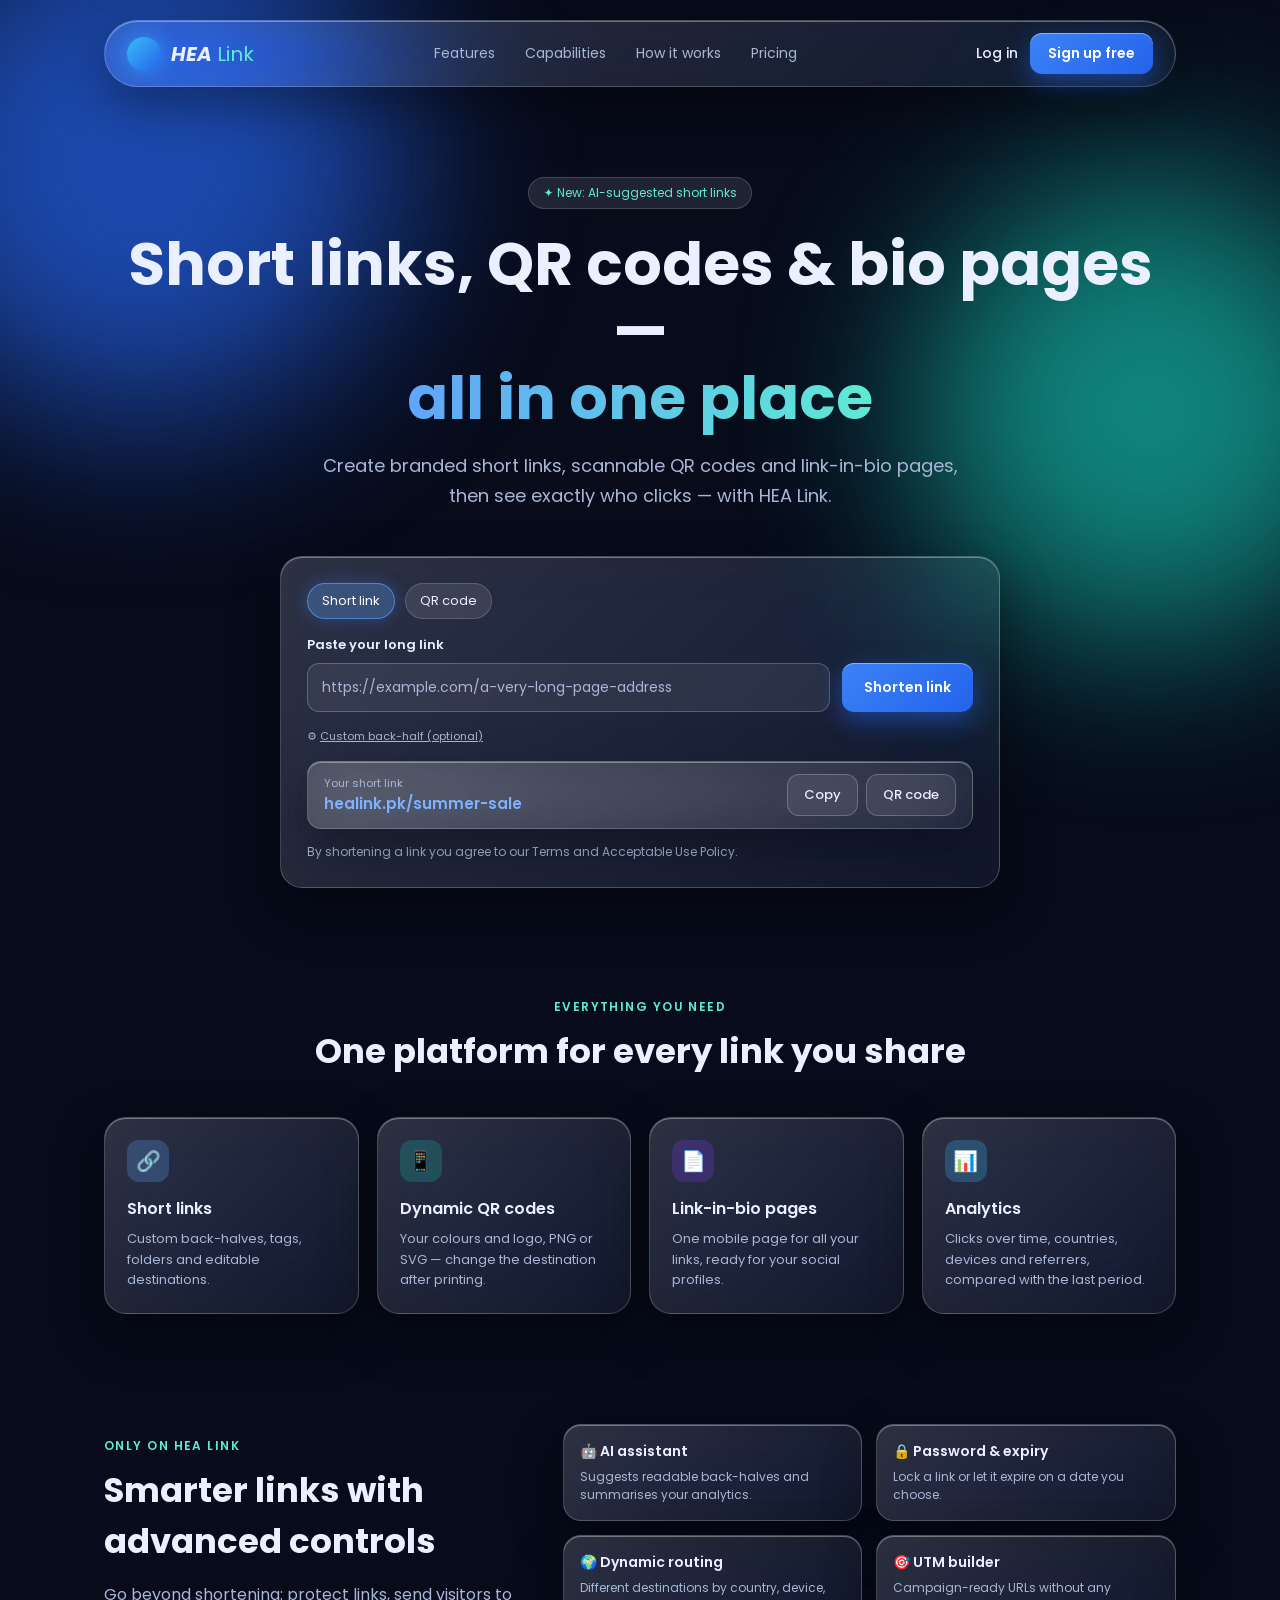
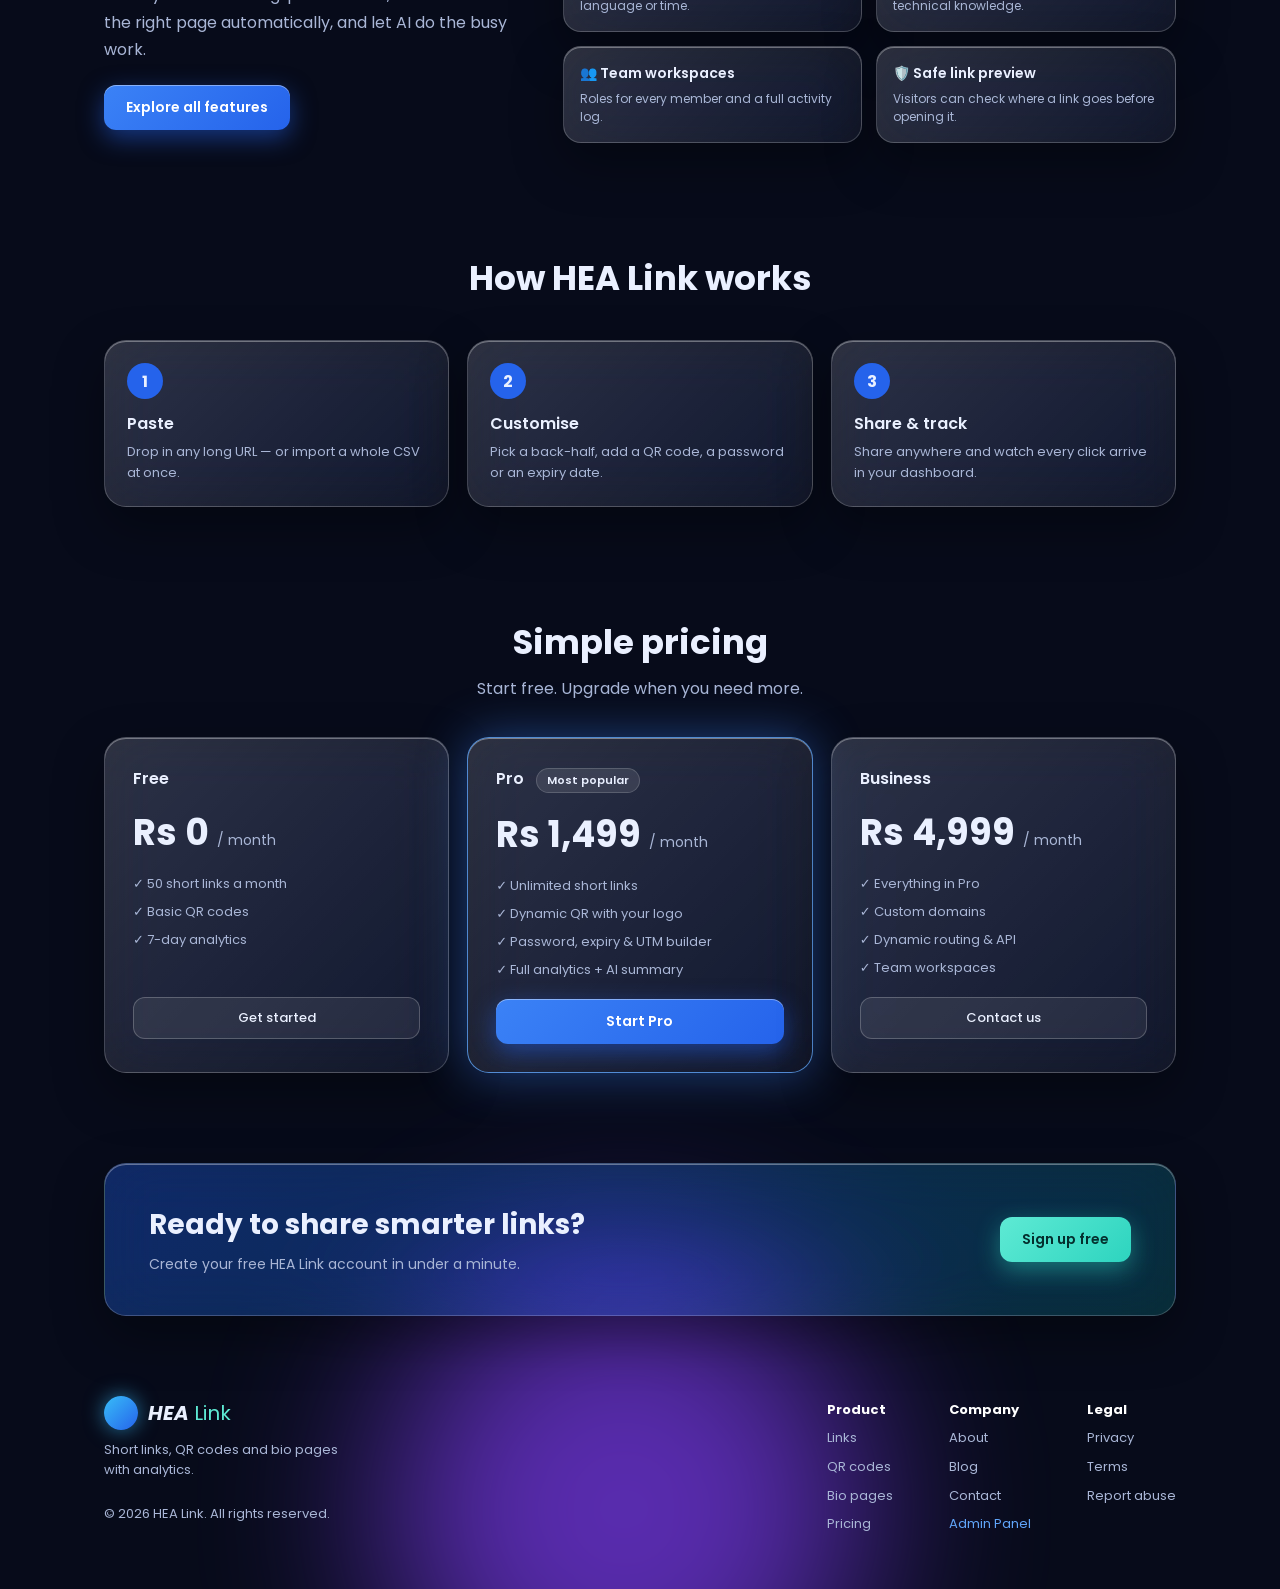
==== index.html @ c0566277 "n" ====
<!doctype html>
<html lang="en">
<head>
    <meta charset="utf-8">
    <meta name="viewport" content="width=device-width, initial-scale=1.0">
    <title>HEA Link — Landing</title>
    <link rel="preconnect" href="https://fonts.googleapis.com">
    <link rel="preconnect" href="https://fonts.gstatic.com" crossorigin>
    <link href="https://fonts.googleapis.com/css2?family=Poppins:ital,wght@0,400;0,500;0,600;0,700;1,700&display=swap" rel="stylesheet">
    <link rel="stylesheet" href="style.css">
</head>
<body>
    <div class="r" style="min-height: 2000px">
        <!-- Exact Glowing Ambient Orbs -->
        <div class="o" style="width:520px;height:520px;background:#2563eb;left:-120px;top:-100px"></div>
        <div class="o" style="width:460px;height:460px;background:#14b8a6;right:-100px;top:180px"></div>
        <div class="o" style="width:480px;height:480px;background:#7c3aed;left:30%;bottom:-160px"></div>

        <div class="z">
            <!-- Exact Pill Navbar -->
            <div class="w f" style="align-items:center;justify-content:space-between;padding-top:20px">
                <div class="g f" style="width:100%;align-items:center;justify-content:space-between;padding:12px 22px;border-radius:99px;box-sizing:border-box">
                    <span class="f" style="align-items:center;gap:10px">
                        <span style="width:34px;height:34px;border-radius:50%;background:linear-gradient(135deg,#38bdf8,#2563eb);box-shadow:0 0 20px rgba(56,189,248,.6);display:inline-block"></span>
                        <span style="font-size:20px"><b style="font-style:italic">HEA</b> <span class="k">Link</span></span>
                    </span>
                    <div class="m nav-links-desktop" style="font-size:14px;display:flex;gap:30px">
                        <a href="#features">Features</a>
                        <a href="#capabilities">Capabilities</a>
                        <a href="#how-it-works">How it works</a>
                        <a href="#pricing">Pricing</a>
                    </div>
                    <div class="f" style="gap:12px;align-items:center">
                        <a href="login.html" style="font-size:14px;color:#eaf0ff;font-weight:500;">Log in</a>
                        <a href="#pricing" class="b" style="padding:10px 18px">Sign up free</a>
                    </div>
                </div>
            </div>

            <!-- Exact Hero Section -->
            <div class="w" style="text-align:center;padding-top:90px" id="hero">
                <span class="t k" style="padding:6px 14px;font-size:12px">✦ New: AI-suggested short links</span>
                <h1 class="hero-h1" style="font-size:60px;line-height:1.12;font-weight:700;margin:22px 0 18px">
                    Short links, QR codes &amp; bio pages —<br>
                    <span style="background:linear-gradient(90deg,#60a5fa,#5eead4);-webkit-background-clip:text;background-clip:text;color:transparent">all in one place</span>
                </h1>
                <p class="m" style="font-size:18px;line-height:1.7">
                    Create branded short links, scannable QR codes and link-in-bio pages,<br>
                    then see exactly who clicks — with HEA Link.
                </p>

                <!-- Exact Glass Card Shortener -->
                <div class="g c" style="max-width:720px;margin:44px auto 0;text-align:left;padding:26px">
                    <div class="f" style="gap:10px;margin-bottom:16px">
                        <span class="t tab-active" id="tabLink" style="padding:7px 14px;font-size:13px;cursor:pointer">Short link</span>
                        <span class="t" id="tabQR" style="padding:7px 14px;font-size:13px;cursor:pointer">QR code</span>
                    </div>

                    <p style="font-size:13px;font-weight:600;margin-bottom:8px">Paste your long link</p>
                    <form id="shortenerForm">
                        <div class="f" style="gap:12px;flex-wrap:wrap">
                            <input type="url" id="urlInput" class="i m" style="flex:1;min-width:260px" placeholder="https://example.com/a-very-long-page-address" value="https://example.com/a-very-long-page-address" required />
                            <button type="submit" id="shortenBtn" class="b" style="white-space:nowrap">Shorten link</button>
                        </div>

                        <div style="margin-top:10px;">
                            <span style="font-size:11px;color:#a9b6d6;cursor:pointer;" onclick="const el = document.getElementById('customSlugWrap'); el.style.display = el.style.display === 'none' ? 'block' : 'none';">
                                ⚙️ <u>Custom back-half (optional)</u>
                            </span>
                            <div id="customSlugWrap" style="display:none;margin-top:8px;">
                                <input type="text" id="customInput" class="i m" placeholder="e.g. summer-sale" style="padding:10px 14px;font-size:13px;" />
                            </div>
                        </div>
                    </form>

                    <div class="g f" id="resultCard" style="align-items:center;justify-content:space-between;padding:12px 16px;border-radius:14px;margin-top:14px">
                        <div>
                            <p class="m" style="font-size:11px">Your short link</p>
                            <p id="shortUrlDisplay" style="font-weight:600;color:#7cb2ff;font-size:15px">healink.pk/summer-sale</p>
                        </div>
                        <div class="f" style="gap:8px">
                            <button type="button" id="copyBtn" class="n">Copy</button>
                            <button type="button" id="viewQrBtn" class="n">QR code</button>
                        </div>
                    </div>

                    <!-- QR Code Preview Block -->
                    <div id="qrPreviewContainer" style="display:none;margin-top:14px;text-align:center;padding:16px;border-radius:14px;background:rgba(255,255,255,0.04);">
                        <img id="qrImage" src="" alt="QR Preview" style="width:160px;height:160px;border-radius:12px;background:#fff;padding:8px;" />
                        <div style="margin-top:10px;">
                            <a id="downloadQrBtn" href="#" target="_blank" class="b" style="padding:8px 16px;font-size:12px;">Download PNG</a>
                        </div>
                    </div>

                    <p class="m" style="font-size:12px;margin-top:14px">By shortening a link you agree to our Terms and Acceptable Use Policy.</p>
                </div>
            </div>

            <!-- Features -->
            <div id="features" class="w" style="padding-top:110px;text-align:center">
                <p class="k" style="font-size:12px;font-weight:600;letter-spacing:.12em;margin-bottom:10px">EVERYTHING YOU NEED</p>
                <h2>One platform for every link you share</h2>
                <div class="gr features-grid-4" style="grid-template-columns:repeat(4,1fr);margin-top:40px;text-align:left">
                    <div class="g c">
                        <div style="width:42px;height:42px;border-radius:12px;background:rgba(96,165,250,.25);margin-bottom:14px;display:flex;align-items:center;justify-content:center;font-size:20px">🔗</div>
                        <h3>Short links</h3>
                        <p class="m" style="font-size:13px;margin-top:8px;line-height:1.6">Custom back-halves, tags, folders and editable destinations.</p>
                    </div>
                    <div class="g c">
                        <div style="width:42px;height:42px;border-radius:12px;background:rgba(20,184,166,.25);margin-bottom:14px;display:flex;align-items:center;justify-content:center;font-size:20px">📱</div>
                        <h3>Dynamic QR codes</h3>
                        <p class="m" style="font-size:13px;margin-top:8px;line-height:1.6">Your colours and logo, PNG or SVG — change the destination after printing.</p>
                    </div>
                    <div class="g c">
                        <div style="width:42px;height:42px;border-radius:12px;background:rgba(124,58,237,.25);margin-bottom:14px;display:flex;align-items:center;justify-content:center;font-size:20px">📄</div>
                        <h3>Link-in-bio pages</h3>
                        <p class="m" style="font-size:13px;margin-top:8px;line-height:1.6">One mobile page for all your links, ready for your social profiles.</p>
                    </div>
                    <div class="g c">
                        <div style="width:42px;height:42px;border-radius:12px;background:rgba(56,189,248,.25);margin-bottom:14px;display:flex;align-items:center;justify-content:center;font-size:20px">📊</div>
                        <h3>Analytics</h3>
                        <p class="m" style="font-size:13px;margin-top:8px;line-height:1.6">Clicks over time, countries, devices and referrers, compared with the last period.</p>
                    </div>
                </div>
            </div>

            <!-- Capabilities -->
            <div id="capabilities" class="w gr advanced-split" style="grid-template-columns:1fr 1.5fr;gap:50px;align-items:center;padding-top:110px">
                <div>
                    <p class="k" style="font-size:12px;font-weight:600;letter-spacing:.12em">ONLY ON HEA LINK</p>
                    <h2 style="text-align:left;margin:10px 0 14px">Smarter links with advanced controls</h2>
                    <p class="m" style="line-height:1.7;margin-bottom:22px">Go beyond shortening: protect links, send visitors to the right page automatically, and let AI do the busy work.</p>
                    <a href="#pricing" class="b">Explore all features</a>
                </div>
                <div class="gr" style="grid-template-columns:1fr 1fr;gap:14px">
                    <div class="g c" style="border-radius:18px;padding:16px"><h3 style="font-size:14px">🤖 AI assistant</h3><p class="m" style="font-size:12px;margin-top:6px;line-height:1.5">Suggests readable back-halves and summarises your analytics.</p></div>
                    <div class="g c" style="border-radius:18px;padding:16px"><h3 style="font-size:14px">🔒 Password &amp; expiry</h3><p class="m" style="font-size:12px;margin-top:6px;line-height:1.5">Lock a link or let it expire on a date you choose.</p></div>
                    <div class="g c" style="border-radius:18px;padding:16px"><h3 style="font-size:14px">🌍 Dynamic routing</h3><p class="m" style="font-size:12px;margin-top:6px;line-height:1.5">Different destinations by country, device, language or time.</p></div>
                    <div class="g c" style="border-radius:18px;padding:16px"><h3 style="font-size:14px">🎯 UTM builder</h3><p class="m" style="font-size:12px;margin-top:6px;line-height:1.5">Campaign-ready URLs without any technical knowledge.</p></div>
                    <div class="g c" style="border-radius:18px;padding:16px"><h3 style="font-size:14px">👥 Team workspaces</h3><p class="m" style="font-size:12px;margin-top:6px;line-height:1.5">Roles for every member and a full activity log.</p></div>
                    <div class="g c" style="border-radius:18px;padding:16px"><h3 style="font-size:14px">🛡️ Safe link preview</h3><p class="m" style="font-size:12px;margin-top:6px;line-height:1.5">Visitors can check where a link goes before opening it.</p></div>
                </div>
            </div>

            <!-- Steps -->
            <div id="how-it-works" class="w" style="padding-top:110px">
                <h2>How HEA Link works</h2>
                <div class="gr steps-grid-3" style="grid-template-columns:repeat(3,1fr);margin-top:36px">
                    <div class="g c"><div style="width:36px;height:36px;border-radius:50%;background:#2563eb;display:flex;align-items:center;justify-content:center;font-weight:700;margin-bottom:12px">1</div><h3>Paste</h3><p class="m" style="font-size:13px;margin-top:6px;line-height:1.6">Drop in any long URL — or import a whole CSV at once.</p></div>
                    <div class="g c"><div style="width:36px;height:36px;border-radius:50%;background:#2563eb;display:flex;align-items:center;justify-content:center;font-weight:700;margin-bottom:12px">2</div><h3>Customise</h3><p class="m" style="font-size:13px;margin-top:6px;line-height:1.6">Pick a back-half, add a QR code, a password or an expiry date.</p></div>
                    <div class="g c"><div style="width:36px;height:36px;border-radius:50%;background:#2563eb;display:flex;align-items:center;justify-content:center;font-weight:700;margin-bottom:12px">3</div><h3>Share &amp; track</h3><p class="m" style="font-size:13px;margin-top:6px;line-height:1.6">Share anywhere and watch every click arrive in your dashboard.</p></div>
                </div>
            </div>

            <!-- Pricing -->
            <div id="pricing" class="w" style="padding-top:110px;text-align:center">
                <h2>Simple pricing</h2>
                <p class="m" style="margin:8px 0 36px">Start free. Upgrade when you need more.</p>
                <div class="gr pricing-grid-3" style="grid-template-columns:repeat(3,1fr);text-align:left">
                    <div class="g c" style="padding:28px">
                        <h3>Free</h3>
                        <p style="font-size:36px;font-weight:700;margin:14px 0">Rs 0 <span class="m" style="font-size:14px;font-weight:400">/ month</span></p>
                        <ul class="m" style="list-style:none;padding-left:0;font-size:13px;min-height:110px">
                            <li style="margin:8px 0">✓ 50 short links a month</li>
                            <li style="margin:8px 0">✓ Basic QR codes</li>
                            <li style="margin:8px 0">✓ 7-day analytics</li>
                        </ul>
                        <button class="n" style="width:100%">Get started</button>
                    </div>

                    <div class="g c" style="border:1px solid rgba(96,165,250,.8);box-shadow:0 0 50px rgba(59,130,246,.45),inset 0 1px 0 rgba(255,255,255,.4);padding:28px">
                        <h3>Pro <span class="t" style="margin-left:8px">Most popular</span></h3>
                        <p style="font-size:36px;font-weight:700;margin:14px 0">Rs 1,499 <span class="m" style="font-size:14px;font-weight:400">/ month</span></p>
                        <ul class="m" style="list-style:none;padding-left:0;font-size:13px;min-height:110px">
                            <li style="margin:8px 0">✓ Unlimited short links</li>
                            <li style="margin:8px 0">✓ Dynamic QR with your logo</li>
                            <li style="margin:8px 0">✓ Password, expiry &amp; UTM builder</li>
                            <li style="margin:8px 0">✓ Full analytics + AI summary</li>
                        </ul>
                        <button class="b" style="width:100%">Start Pro</button>
                    </div>

                    <div class="g c" style="padding:28px">
                        <h3>Business</h3>
                        <p style="font-size:36px;font-weight:700;margin:14px 0">Rs 4,999 <span class="m" style="font-size:14px;font-weight:400">/ month</span></p>
                        <ul class="m" style="list-style:none;padding-left:0;font-size:13px;min-height:110px">
                            <li style="margin:8px 0">✓ Everything in Pro</li>
                            <li style="margin:8px 0">✓ Custom domains</li>
                            <li style="margin:8px 0">✓ Dynamic routing &amp; API</li>
                            <li style="margin:8px 0">✓ Team workspaces</li>
                        </ul>
                        <button class="n" style="width:100%">Contact us</button>
                    </div>
                </div>
            </div>

            <!-- CTA -->
            <div class="w" style="padding-top:90px">
                <div class="g f cta-flex" style="align-items:center;justify-content:space-between;padding:40px 44px;background:linear-gradient(135deg,rgba(37,99,235,.35),rgba(20,184,166,.2))">
                    <div>
                        <h2 style="text-align:left;font-size:28px">Ready to share smarter links?</h2>
                        <p class="m" style="margin-top:8px;font-size:14px">Create your free HEA Link account in under a minute.</p>
                    </div>
                    <button class="b" style="background:linear-gradient(135deg,#5eead4,#2dd4bf);color:#042f2e;box-shadow:0 8px 24px rgba(45,212,191,.45)">Sign up free</button>
                </div>
            </div>

            <!-- Footer -->
            <div class="w f footer-flex" style="justify-content:space-between;padding-top:80px;padding-bottom:50px;font-size:13px">
                <div>
                    <span class="f" style="align-items:center;gap:10px">
                        <span style="width:34px;height:34px;border-radius:50%;background:linear-gradient(135deg,#38bdf8,#2563eb);box-shadow:0 0 20px rgba(56,189,248,.6);display:inline-block"></span>
                        <span style="font-size:20px"><b style="font-style:italic">HEA</b> <span class="k">Link</span></span>
                    </span>
                    <p class="m" style="margin-top:10px;max-width:240px">Short links, QR codes and bio pages with analytics.</p>
                    <p class="m" style="margin-top:24px">© 2026 HEA Link. All rights reserved.</p>
                </div>
                <div class="f m" style="gap:56px;line-height:2.2">
                    <div><b style="color:#fff">Product</b><br>Links<br>QR codes<br>Bio pages<br>Pricing</div>
                    <div><b style="color:#fff">Company</b><br>About<br>Blog<br>Contact<br><a href="login.html" style="color:#60a5fa">Admin Panel</a></div>
                    <div><b style="color:#fff">Legal</b><br>Privacy<br>Terms<br>Report abuse</div>
                </div>
            </div>
        </div>
    </div>

    <!-- Toast Notification -->
    <div id="toast" class="toast"></div>

    <script src="script.js"></script>
</body>
</html>
---- style.css ----
/* =========================================================
   HEA Link — Glassmorphism Theme Stylesheet
   Pure HTML / CSS / JS & PHP Compatible
   ========================================================= */

@import url('https://fonts.googleapis.com/css2?family=Poppins:ital,wght@0,300;0,400;0,500;0,600;0,700;1,700&display=swap');

:root {
    --bg-dark: #070b1a;
    --text-main: #eaf0ff;
    --text-muted: #a9b6d6;
    --brand-blue: #3b82f6;
    --brand-dark-blue: #2563eb;
    --brand-teal: #5eead4;
    --brand-teal-dark: #2dd4bf;
    --brand-purple: #7c3aed;
}

body {
    margin: 0;
    padding: 0;
    font-family: 'Poppins', system-ui, -apple-system, sans-serif;
    color: #eaf0ff;
    background: #070b1a;
    -webkit-font-smoothing: antialiased;
}

* {
    box-sizing: border-box;
}

a {
    color: inherit;
    text-decoration: none;
}

/* Core Design Utility Classes */
.r {
    position: relative;
    overflow: hidden;
    font-family: 'Poppins', system-ui, sans-serif;
    color: #eaf0ff;
    background: #070b1a;
    min-height: 100vh;
}

.o {
    position: absolute;
    border-radius: 50%;
    filter: blur(90px);
    opacity: 0.7;
    pointer-events: none;
    animation: orbFloat 16s ease-in-out infinite alternate;
}

@keyframes orbFloat {
    0% { transform: translate(0, 0) scale(1); }
    50% { transform: translate(25px, 30px) scale(1.05); }
    100% { transform: translate(-25px, -15px) scale(0.95); }
}

.g {
    background: linear-gradient(135deg, rgba(255, 255, 255, 0.16), rgba(255, 255, 255, 0.05));
    backdrop-filter: blur(28px) saturate(170%);
    -webkit-backdrop-filter: blur(28px) saturate(170%);
    border: 1px solid rgba(255, 255, 255, 0.2);
    box-shadow: 0 20px 50px rgba(0, 0, 0, 0.35), inset 0 1px 0 rgba(255, 255, 255, 0.35);
    border-radius: 22px;
    transition: transform 0.25s ease, box-shadow 0.25s ease, border-color 0.25s ease;
}

.g:hover {
    border-color: rgba(255, 255, 255, 0.3);
}

.z {
    position: relative;
    z-index: 1;
}

.b {
    border: 0;
    border-radius: 12px;
    padding: 12px 22px;
    font: 600 14px 'Poppins', sans-serif;
    color: #fff;
    background: linear-gradient(135deg, #3b82f6, #2563eb);
    box-shadow: 0 8px 24px rgba(37, 99, 235, 0.5), inset 0 1px 0 rgba(255, 255, 255, 0.4);
    cursor: pointer;
    text-decoration: none;
    display: inline-flex;
    align-items: center;
    justify-content: center;
    transition: all 0.2s ease;
}

.b:hover {
    transform: translateY(-2px);
    box-shadow: 0 12px 30px rgba(37, 99, 235, 0.7), inset 0 1px 0 rgba(255, 255, 255, 0.6);
}

.n {
    border: 1px solid rgba(255, 255, 255, 0.22);
    border-radius: 12px;
    padding: 10px 16px;
    font: 500 13px 'Poppins', sans-serif;
    color: #eaf0ff;
    background: rgba(255, 255, 255, 0.08);
    cursor: pointer;
    text-decoration: none;
    display: inline-flex;
    align-items: center;
    justify-content: center;
    transition: all 0.2s ease;
}

.n:hover {
    background: rgba(255, 255, 255, 0.16);
    border-color: rgba(255, 255, 255, 0.35);
    transform: translateY(-1px);
}

.t {
    display: inline-block;
    padding: 3px 10px;
    border-radius: 99px;
    font-size: 11px;
    background: rgba(255, 255, 255, 0.1);
    border: 1px solid rgba(255, 255, 255, 0.16);
}

.i {
    width: 100%;
    box-sizing: border-box;
    padding: 13px 14px;
    border-radius: 12px;
    border: 1px solid rgba(255, 255, 255, 0.22);
    background: rgba(255, 255, 255, 0.07);
    color: #fff;
    font: 14px 'Poppins', sans-serif;
    outline: none;
    transition: border-color 0.2s, box-shadow 0.2s;
}

.i:focus {
    border-color: #3b82f6;
    box-shadow: 0 0 0 2px rgba(59, 130, 246, 0.3);
}

.m { color: #a9b6d6; }
.k { color: #5eead4; }
.w { max-width: 1120px; margin: 0 auto; padding: 0 24px; box-sizing: border-box; }

h1, h2, h3, p { margin: 0; }
h2 { font-size: 34px; font-weight: 700; text-align: center; }
h3 { font-size: 16px; font-weight: 600; }

.c { padding: 22px; }
.f { display: flex; }
.gr { display: grid; gap: 18px; }

/* Interactive Widgets and Extra UI utilities */
.tab-active {
    background: rgba(96, 165, 250, 0.3) !important;
    color: #ffffff !important;
    border-color: rgba(96, 165, 250, 0.6) !important;
    box-shadow: 0 0 15px rgba(59, 130, 246, 0.35);
}

.toast {
    position: fixed;
    bottom: 24px;
    right: 24px;
    background: rgba(11, 17, 32, 0.95);
    backdrop-filter: blur(20px);
    border: 1px solid rgba(96, 165, 250, 0.4);
    box-shadow: 0 10px 30px rgba(0, 0, 0, 0.7);
    color: #ffffff;
    padding: 12px 22px;
    border-radius: 12px;
    font-size: 13px;
    font-weight: 500;
    z-index: 9999;
    opacity: 0;
    transform: translateY(20px);
    pointer-events: none;
    transition: all 0.3s cubic-bezier(0.16, 1, 0.3, 1);
}

.toast.show {
    opacity: 1;
    transform: translateY(0);
    pointer-events: auto;
}

/* Modal */
.modal-overlay {
    position: fixed;
    top: 0;
    left: 0;
    width: 100%;
    height: 100%;
    background: rgba(0, 0, 0, 0.75);
    backdrop-filter: blur(8px);
    display: none;
    align-items: center;
    justify-content: center;
    z-index: 9999;
    padding: 20px;
    box-sizing: border-box;
}

.modal-overlay.open {
    display: flex;
}

/* Responsive adjustments */
@media (max-width: 900px) {
    .hero-h1 { font-size: 40px !important; }
    .features-grid-4 { grid-template-columns: repeat(2, 1fr) !important; }
    .advanced-split { grid-template-columns: 1fr !important; gap: 36px !important; }
    .pricing-grid-3 { grid-template-columns: 1fr !important; max-width: 420px; margin: 36px auto 0 !important; }
    .steps-grid-3 { grid-template-columns: 1fr !important; }
    .nav-links-desktop { display: none !important; }
    .nav-menu-mobile { display: flex !important; }
}

@media (max-width: 600px) {
    .hero-h1 { font-size: 32px !important; }
    .features-grid-4 { grid-template-columns: 1fr !important; }
    .cta-flex { flex-direction: column !important; text-align: center !important; gap: 20px !important; }
    .footer-flex { flex-direction: column !important; gap: 30px !important; }
}
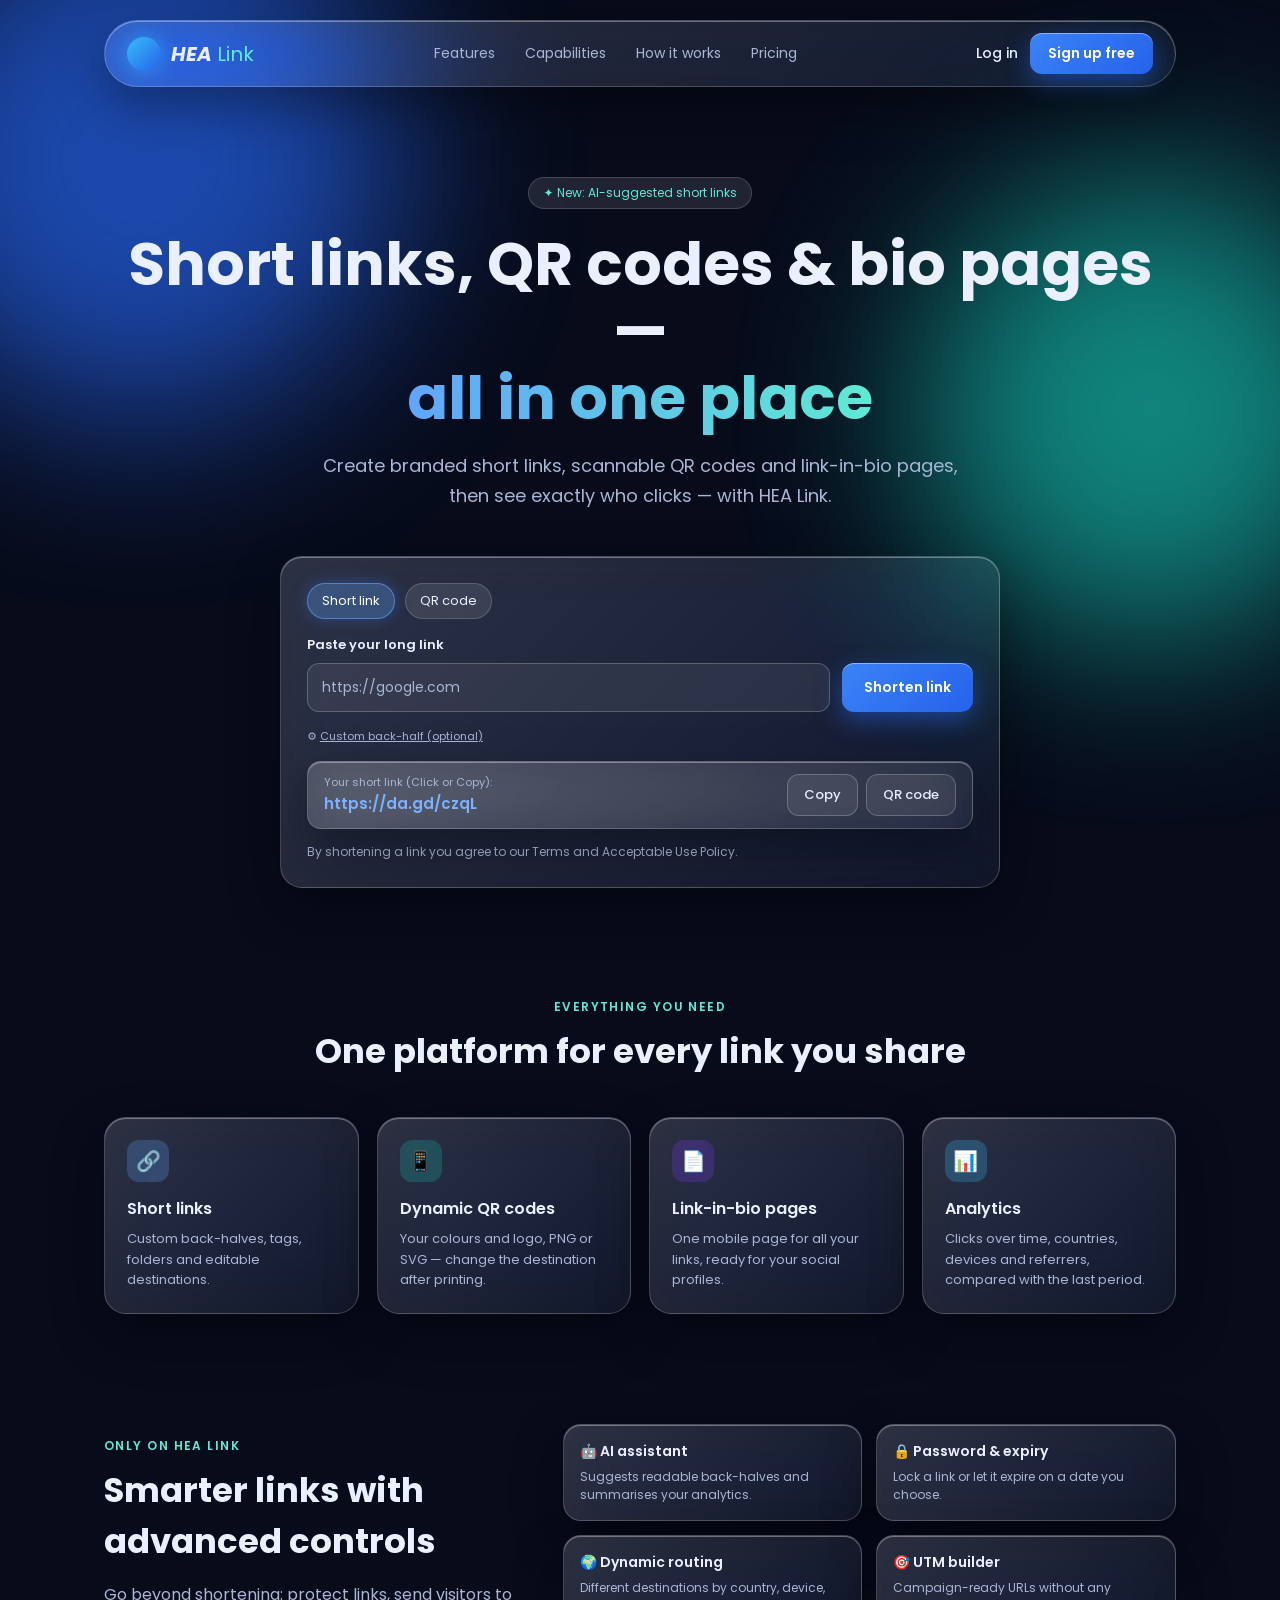
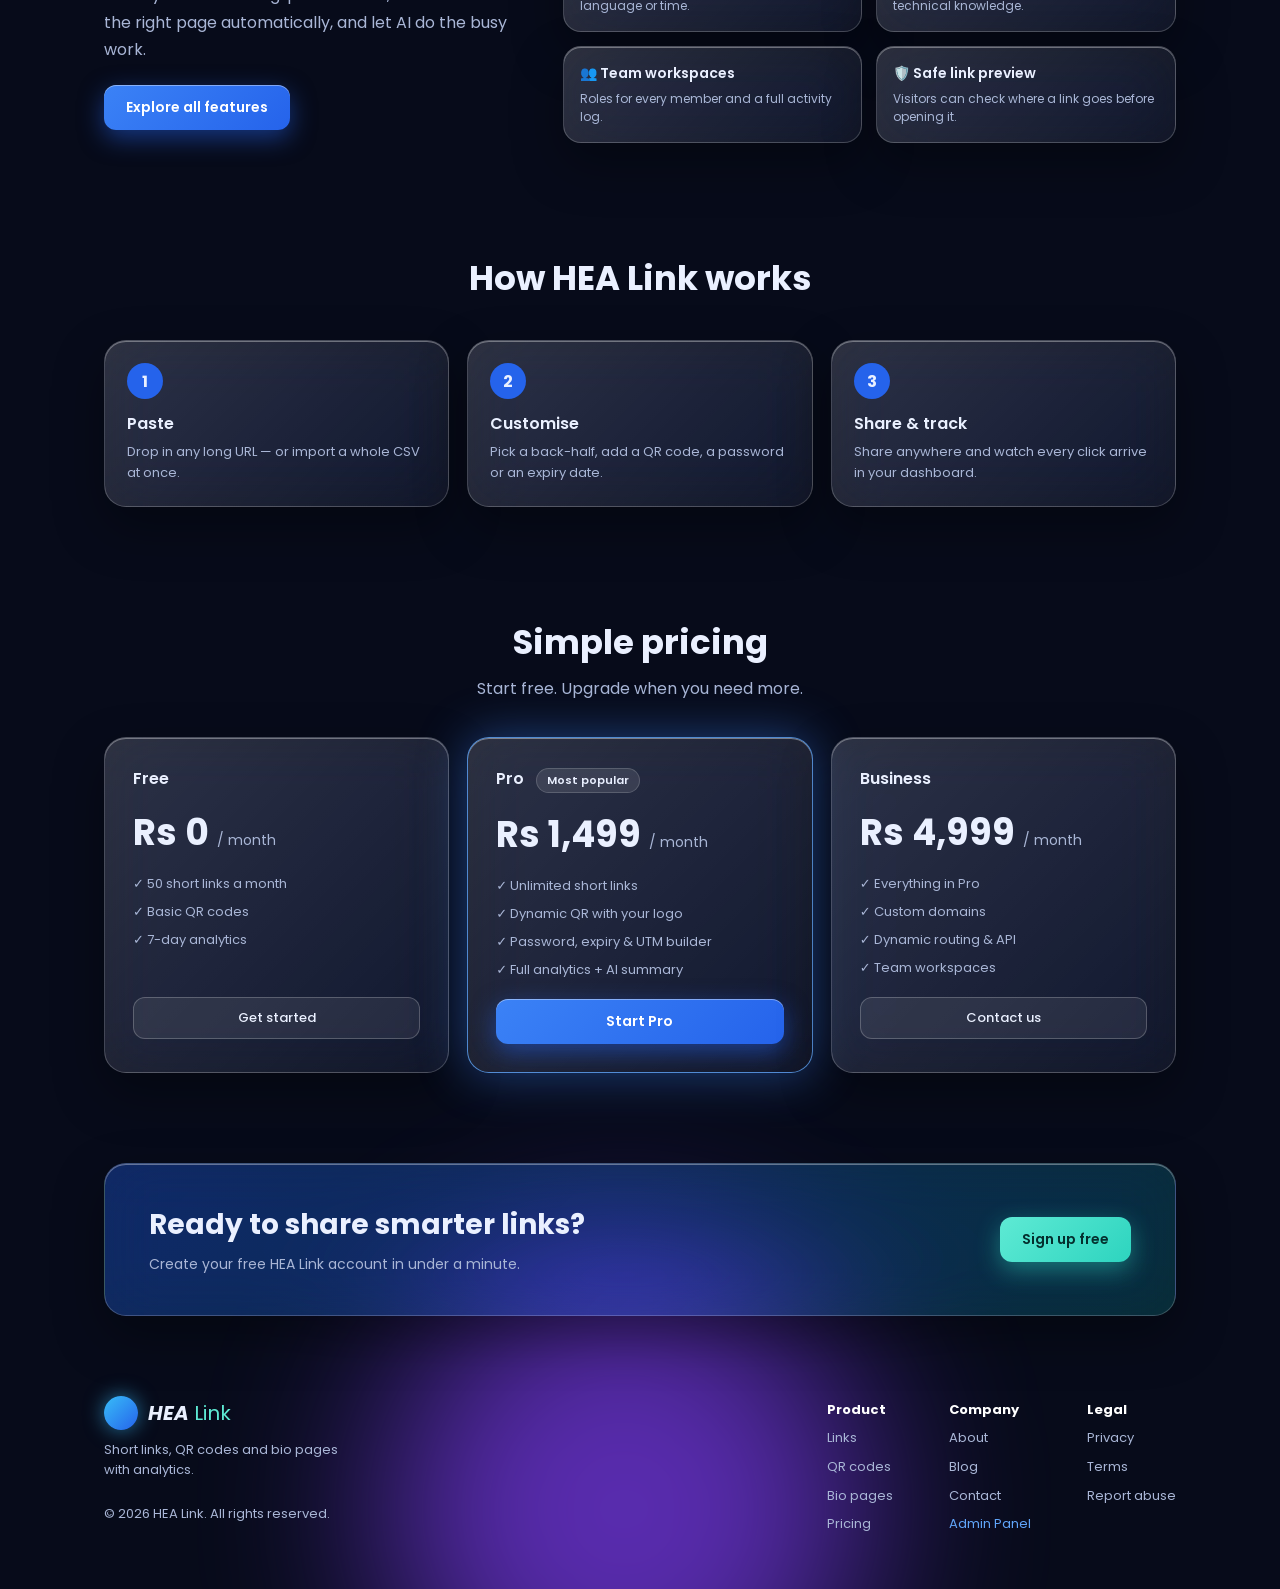
==== commit 0bb922f2: "Fix URL shortener length and redirect issues" ====
--- a/index.html
+++ b/index.html
@@ -59,7 +59,7 @@
                     <p style="font-size:13px;font-weight:600;margin-bottom:8px">Paste your long link</p>
                     <form id="shortenerForm">
                         <div class="f" style="gap:12px;flex-wrap:wrap">
-                            <input type="url" id="urlInput" class="i m" style="flex:1;min-width:260px" placeholder="https://example.com/a-very-long-page-address" value="https://example.com/a-very-long-page-address" required />
+                            <input type="text" id="urlInput" class="i m" style="flex:1;min-width:260px" placeholder="e.g. google.com or https://example.com/very-long-link" value="https://google.com" required autocomplete="off" />
                             <button type="submit" id="shortenBtn" class="b" style="white-space:nowrap">Shorten link</button>
                         </div>
 
@@ -74,9 +74,9 @@
                     </form>
 
                     <div class="g f" id="resultCard" style="align-items:center;justify-content:space-between;padding:12px 16px;border-radius:14px;margin-top:14px">
-                        <div>
-                            <p class="m" style="font-size:11px">Your short link</p>
-                            <p id="shortUrlDisplay" style="font-weight:600;color:#7cb2ff;font-size:15px">healink.pk/summer-sale</p>
+                        <div style="max-width:calc(100% - 150px);">
+                            <p class="m" style="font-size:11px">Your short link (Click or Copy):</p>
+                            <a id="shortUrlDisplay" href="https://da.gd/czqL" target="_blank" style="font-weight:600;color:#7cb2ff;font-size:15px;word-break:break-all;text-decoration:none;display:inline-block;">https://da.gd/czqL</a>
                         </div>
                         <div class="f" style="gap:8px">
                             <button type="button" id="copyBtn" class="n">Copy</button>
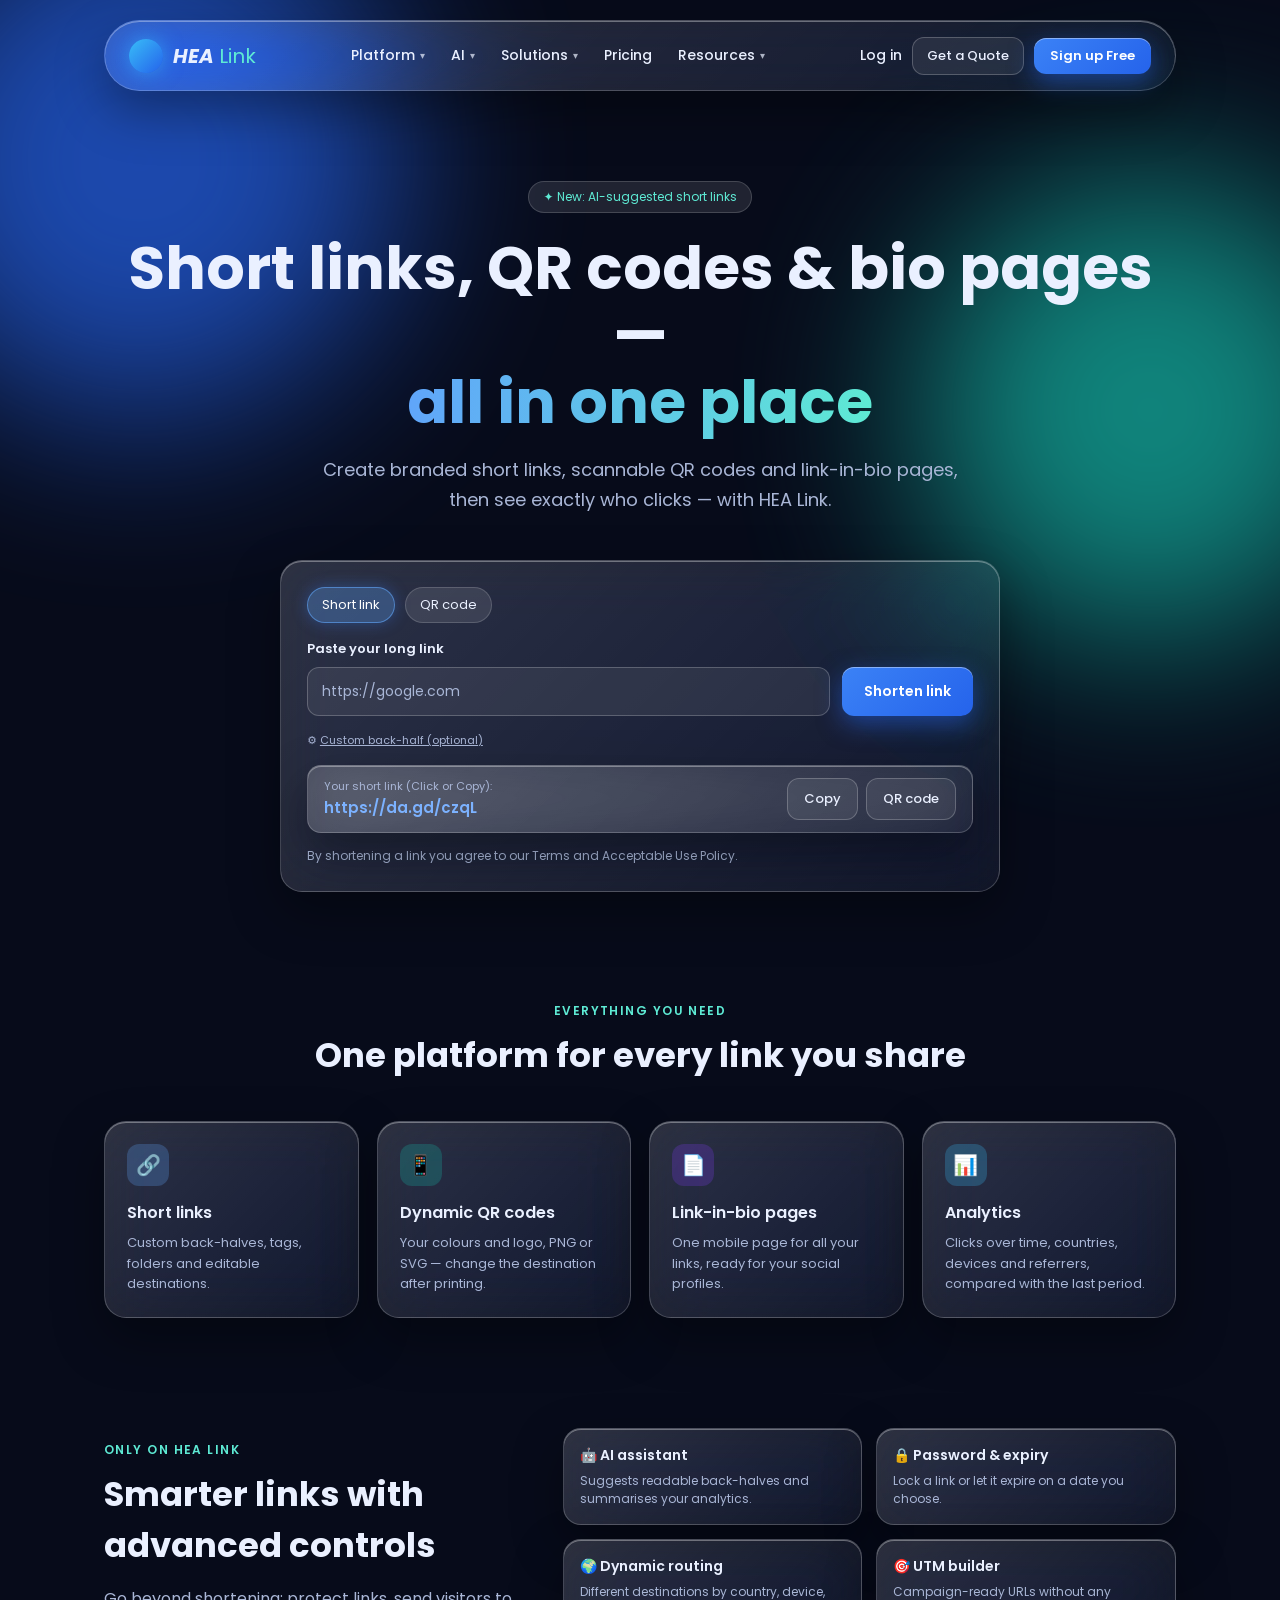
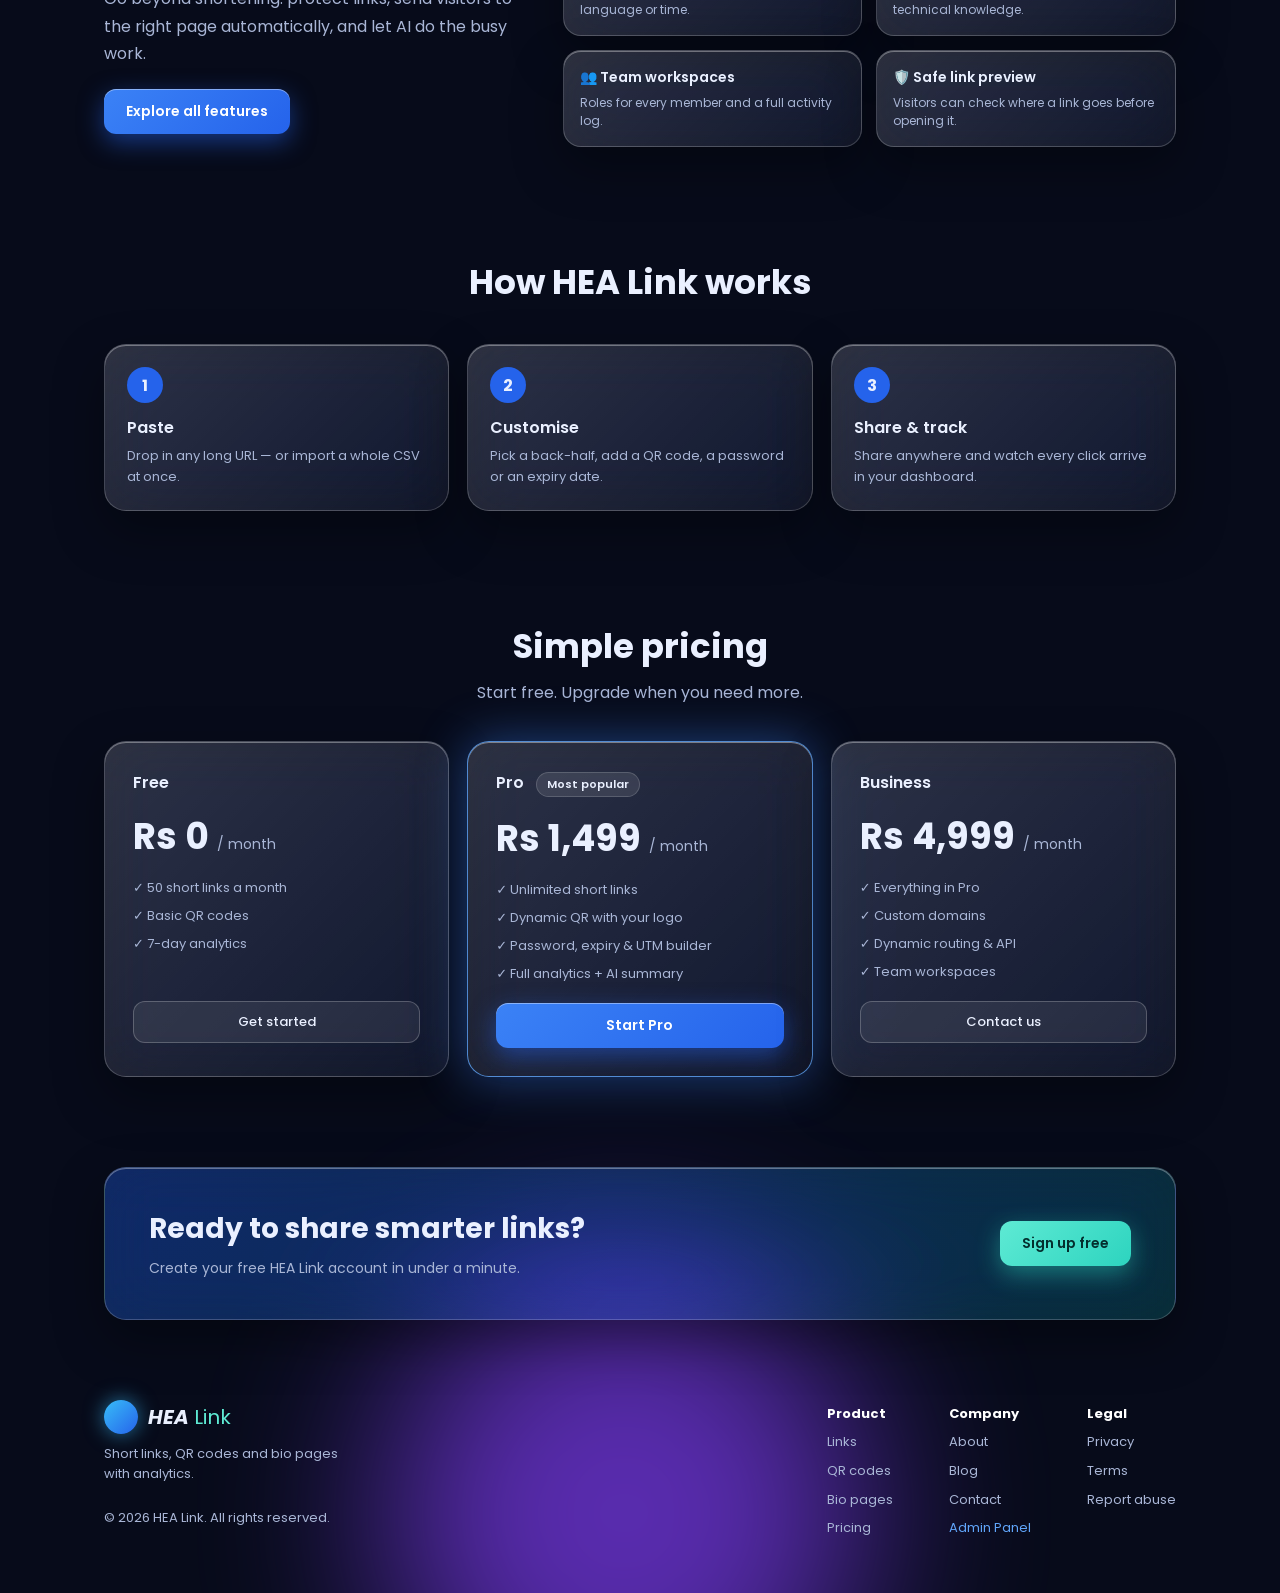
==== commit 7eb81fa4: "Add Bitly-style mega menus and dedicated pages for QR, Bio Pages, Analytics, AI, Solutions, and Pric" ====
--- a/index.html
+++ b/index.html
@@ -17,25 +17,8 @@
         <div class="o" style="width:480px;height:480px;background:#7c3aed;left:30%;bottom:-160px"></div>
 
         <div class="z">
-            <!-- Exact Pill Navbar -->
-            <div class="w f" style="align-items:center;justify-content:space-between;padding-top:20px">
-                <div class="g f" style="width:100%;align-items:center;justify-content:space-between;padding:12px 22px;border-radius:99px;box-sizing:border-box">
-                    <span class="f" style="align-items:center;gap:10px">
-                        <span style="width:34px;height:34px;border-radius:50%;background:linear-gradient(135deg,#38bdf8,#2563eb);box-shadow:0 0 20px rgba(56,189,248,.6);display:inline-block"></span>
-                        <span style="font-size:20px"><b style="font-style:italic">HEA</b> <span class="k">Link</span></span>
-                    </span>
-                    <div class="m nav-links-desktop" style="font-size:14px;display:flex;gap:30px">
-                        <a href="#features">Features</a>
-                        <a href="#capabilities">Capabilities</a>
-                        <a href="#how-it-works">How it works</a>
-                        <a href="#pricing">Pricing</a>
-                    </div>
-                    <div class="f" style="gap:12px;align-items:center">
-                        <a href="login.html" style="font-size:14px;color:#eaf0ff;font-weight:500;">Log in</a>
-                        <a href="#pricing" class="b" style="padding:10px 18px">Sign up free</a>
-                    </div>
-                </div>
-            </div>
+            <!-- Global Enterprise Header Navbar with Bitly-style Mega Menu -->
+            <div id="siteNav"></div>
 
             <!-- Exact Hero Section -->
             <div class="w" style="text-align:center;padding-top:90px" id="hero">
--- a/style.css
+++ b/style.css
@@ -214,6 +214,209 @@
     display: flex;
 }
 
+/* =========================================================
+   Mega Menu Navigation Styles (Bitly Enterprise Style)
+   ========================================================= */
+.nav-item {
+    position: relative;
+    padding: 8px 0;
+}
+
+.nav-trigger {
+    display: inline-flex;
+    align-items: center;
+    gap: 5px;
+    font-size: 14px;
+    font-weight: 500;
+    color: #eaf0ff;
+    cursor: pointer;
+    padding: 6px 10px;
+    border-radius: 99px;
+    transition: all 0.2s ease;
+    user-select: none;
+}
+
+.nav-trigger:hover, .nav-item:hover > .nav-trigger, .nav-item.active > .nav-trigger {
+    color: #ffffff;
+    background: rgba(255, 255, 255, 0.1);
+}
+
+.nav-arrow {
+    display: inline-block;
+    transition: transform 0.25s ease;
+    font-size: 10px;
+    opacity: 0.7;
+}
+
+.nav-item:hover .nav-arrow, .nav-item.active .nav-arrow {
+    transform: rotate(180deg);
+}
+
+.mega-menu {
+    position: absolute;
+    top: calc(100% + 14px);
+    left: 50%;
+    transform: translateX(-50%) translateY(8px);
+    opacity: 0;
+    visibility: hidden;
+    pointer-events: none;
+    background: #0d1527;
+    border: 2px solid #ea580c;
+    border-radius: 20px;
+    box-shadow: 0 25px 70px rgba(0, 0, 0, 0.8), 0 0 35px rgba(234, 88, 12, 0.25);
+    z-index: 9999;
+    padding: 28px;
+    box-sizing: border-box;
+    transition: all 0.25s cubic-bezier(0.16, 1, 0.3, 1);
+}
+
+.nav-item:hover .mega-menu, .nav-item:focus-within .mega-menu, .mega-menu:hover {
+    opacity: 1;
+    visibility: visible;
+    pointer-events: auto;
+    transform: translateX(-50%) translateY(0);
+}
+
+/* Mega menu column headers */
+.menu-header-label {
+    font-size: 11px;
+    font-weight: 700;
+    letter-spacing: 0.1em;
+    color: #ea580c;
+    text-transform: uppercase;
+    margin-bottom: 16px;
+    display: block;
+}
+
+/* Mega menu link row with icon */
+.menu-link-card {
+    display: flex;
+    align-items: flex-start;
+    gap: 14px;
+    padding: 10px 12px;
+    border-radius: 12px;
+    transition: background 0.2s, transform 0.15s;
+    text-decoration: none;
+    margin-bottom: 4px;
+}
+
+.menu-link-card:hover {
+    background: rgba(255, 255, 255, 0.08);
+    transform: translateX(3px);
+}
+
+.menu-icon-box {
+    width: 34px;
+    height: 34px;
+    border-radius: 10px;
+    display: flex;
+    align-items: center;
+    justify-content: center;
+    font-size: 16px;
+    flex-shrink: 0;
+    background: rgba(234, 88, 12, 0.15);
+    color: #f97316;
+    border: 1px solid rgba(234, 88, 12, 0.3);
+}
+
+.menu-link-title {
+    font-size: 13px;
+    font-weight: 600;
+    color: #ffffff;
+    display: block;
+    margin-bottom: 2px;
+}
+
+.menu-link-desc {
+    font-size: 12px;
+    color: #94a3b8;
+    line-height: 1.4;
+    display: block;
+}
+
+/* Integration app cards */
+.integration-card {
+    display: flex;
+    flex-direction: column;
+    align-items: center;
+    justify-content: center;
+    padding: 14px 10px;
+    border-radius: 14px;
+    background: #ffffff;
+    color: #0f172a;
+    width: 82px;
+    text-align: center;
+    font-size: 12px;
+    font-weight: 600;
+    box-shadow: 0 4px 14px rgba(0,0,0,0.15);
+    transition: transform 0.2s;
+}
+
+.integration-card:hover {
+    transform: translateY(-3px);
+}
+
+/* Solutions Submenu Tabs */
+.solutions-tabs-col {
+    width: 170px;
+    border-right: 1px solid rgba(255, 255, 255, 0.1);
+    padding-right: 18px;
+    margin-right: 22px;
+    display: flex;
+    flex-direction: column;
+    gap: 8px;
+}
+
+.sol-tab-btn {
+    padding: 10px 14px;
+    border-radius: 10px;
+    font-size: 12px;
+    font-weight: 600;
+    text-align: left;
+    background: transparent;
+    border: none;
+    color: #94a3b8;
+    cursor: pointer;
+    display: flex;
+    align-items: center;
+    justify-content: space-between;
+    transition: all 0.2s;
+}
+
+.sol-tab-btn:hover, .sol-tab-btn.active {
+    background: rgba(234, 88, 12, 0.16);
+    color: #ea580c;
+}
+
+.sol-tab-pane {
+    display: none;
+}
+
+.sol-tab-pane.active {
+    display: block;
+}
+
+/* Quick Page Header Hero Banner */
+.page-hero {
+    text-align: center;
+    padding: 90px 20px 40px;
+    max-width: 900px;
+    margin: 0 auto;
+}
+
+.page-hero h1 {
+    font-size: 48px;
+    font-weight: 700;
+    line-height: 1.15;
+    margin-bottom: 16px;
+}
+
+.page-hero p {
+    font-size: 17px;
+    color: #a9b6d6;
+    line-height: 1.6;
+}
+
 /* Responsive adjustments */
 @media (max-width: 900px) {
     .hero-h1 { font-size: 40px !important; }
@@ -223,6 +426,7 @@
     .steps-grid-3 { grid-template-columns: 1fr !important; }
     .nav-links-desktop { display: none !important; }
     .nav-menu-mobile { display: flex !important; }
+    .mega-menu { display: none !important; }
 }
 
 @media (max-width: 600px) {
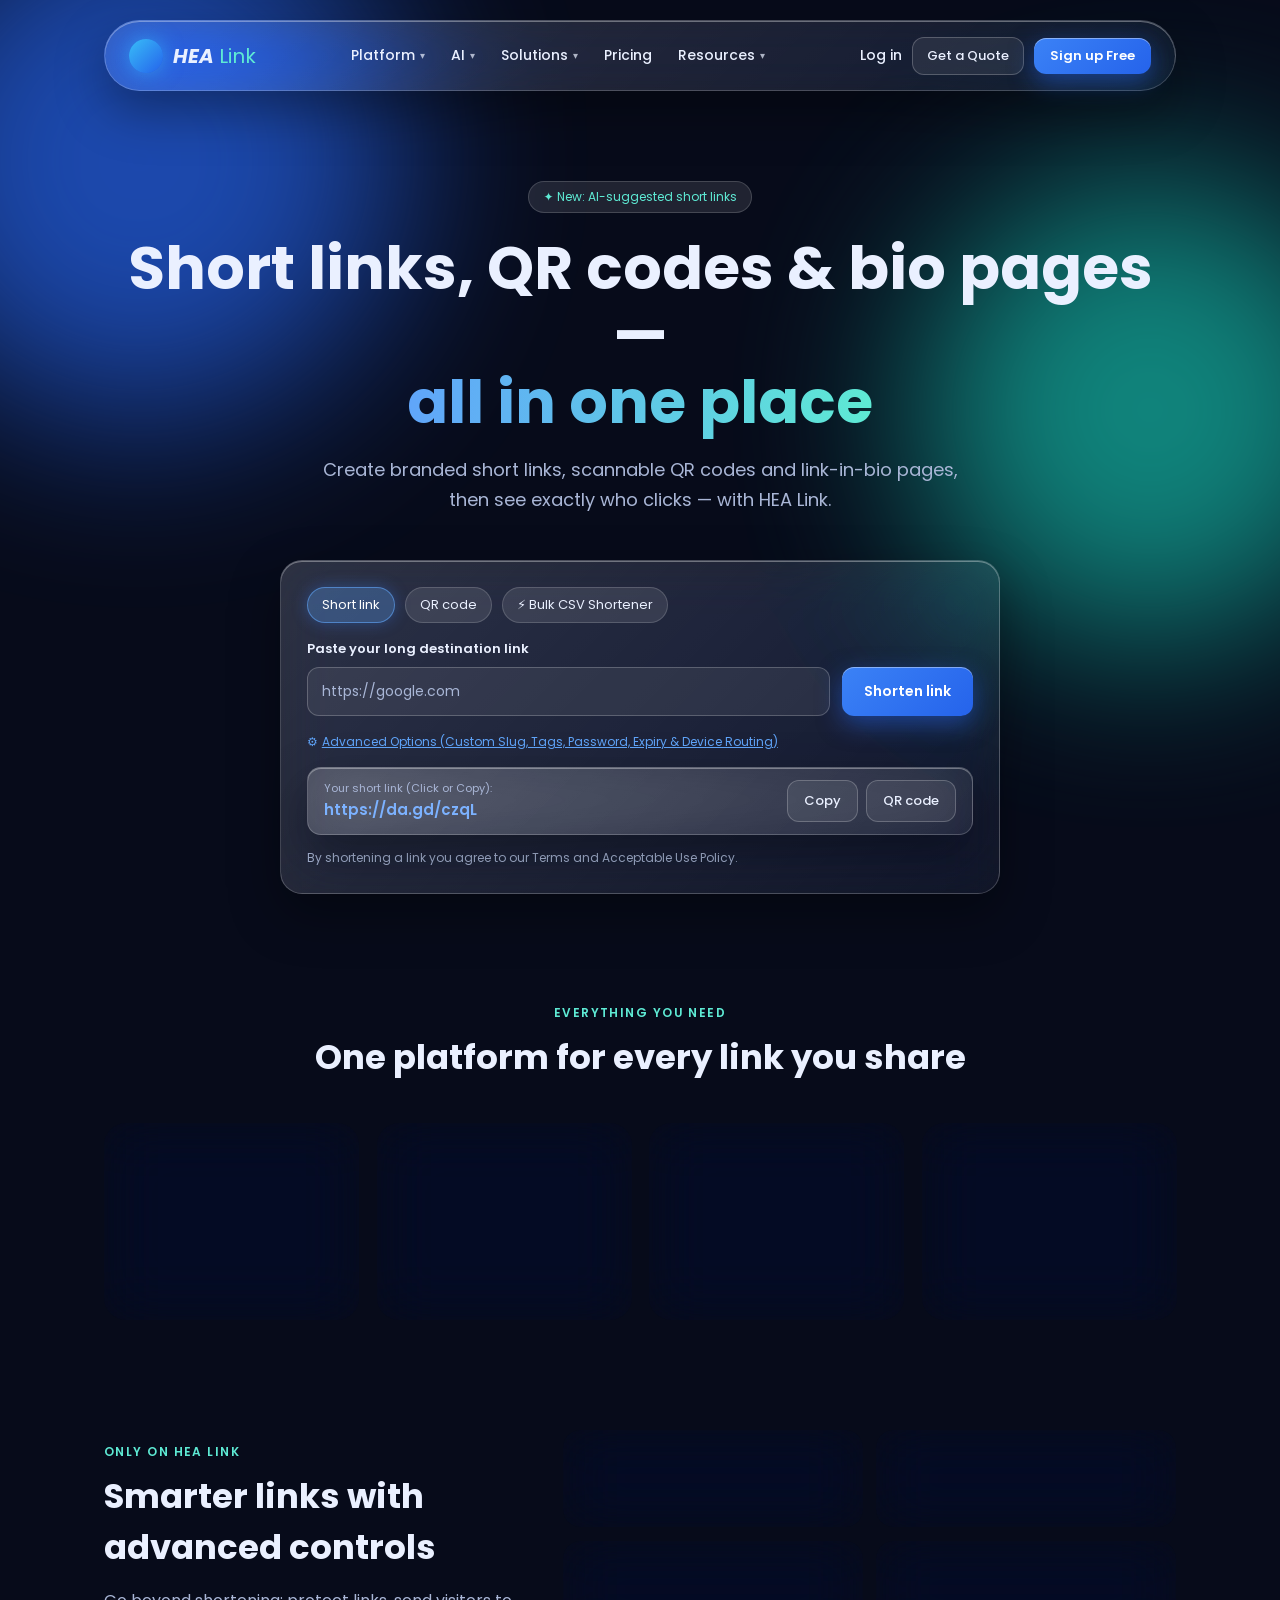
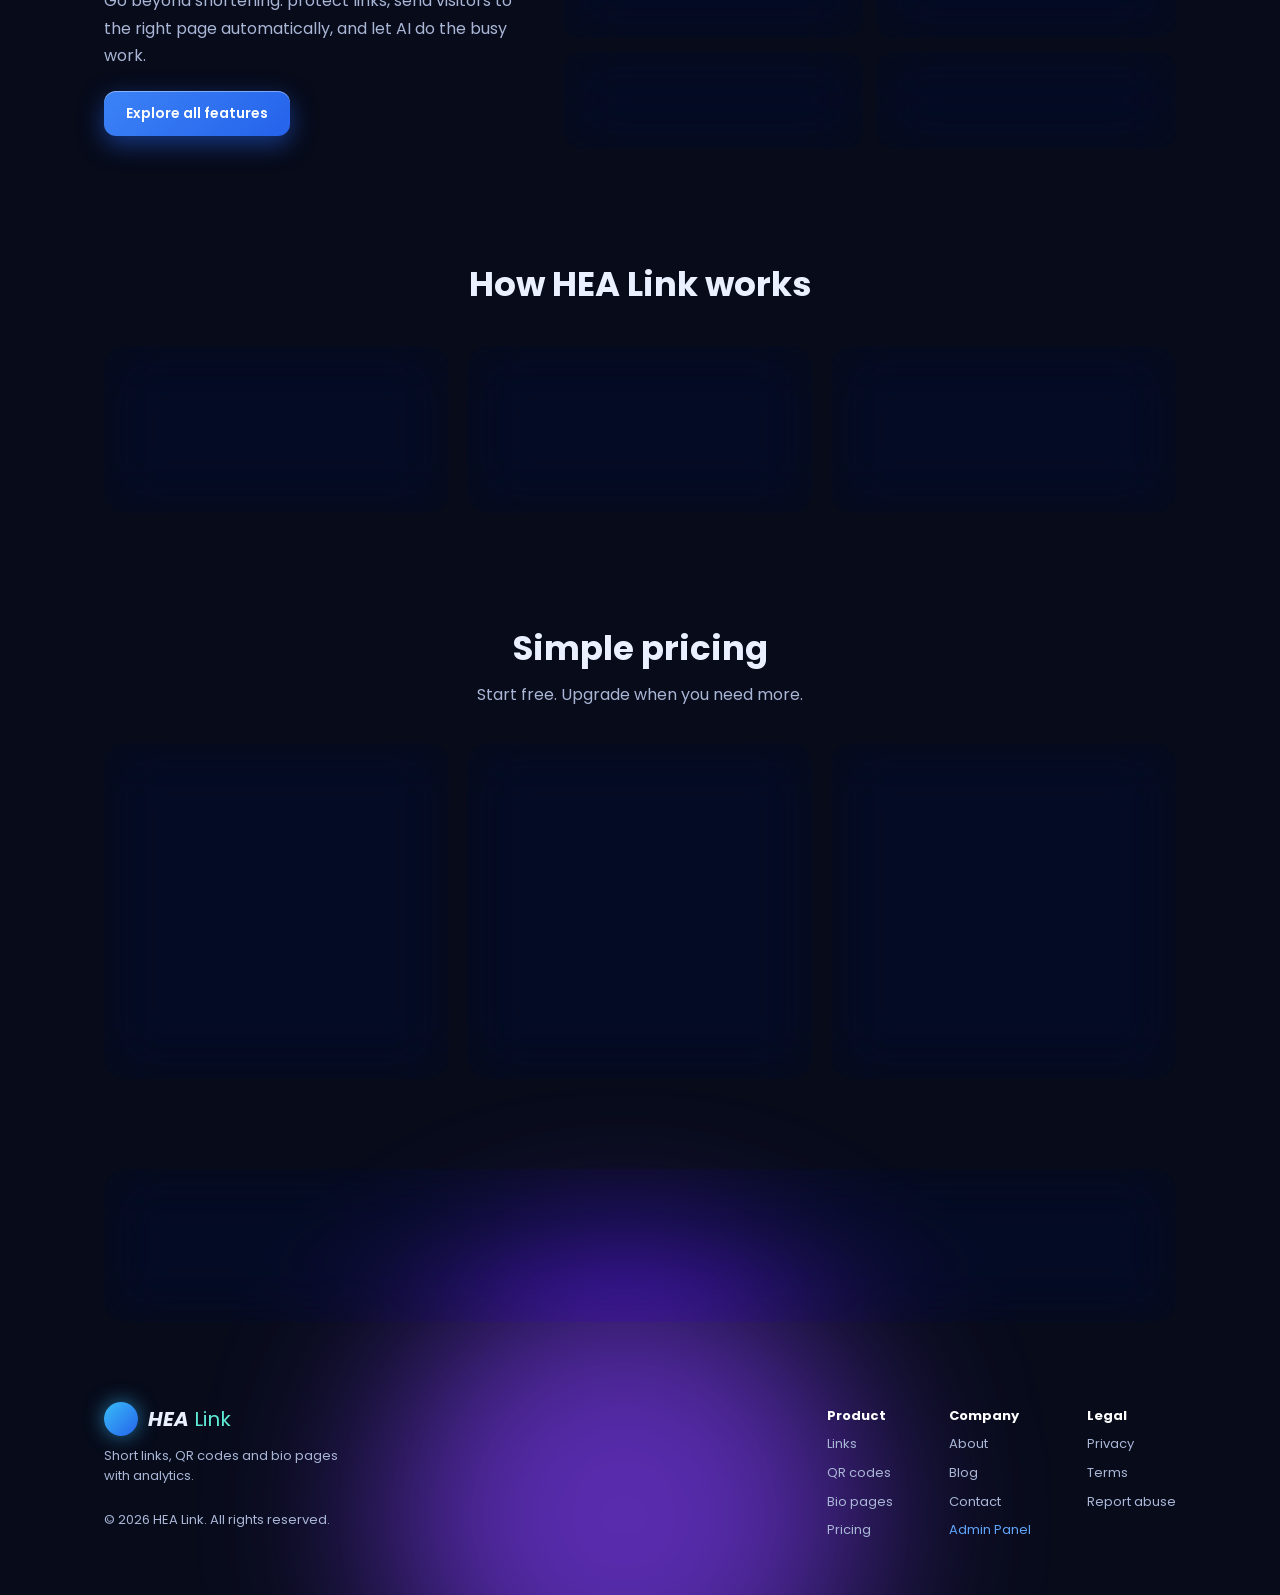
==== commit fbb5b8af: "Implement full Bitly feature suite: Advanced targeting, Password protection, Expiry, Mobile device r" ====
--- a/index.html
+++ b/index.html
@@ -34,44 +34,104 @@
 
                 <!-- Exact Glass Card Shortener -->
                 <div class="g c" style="max-width:720px;margin:44px auto 0;text-align:left;padding:26px">
-                    <div class="f" style="gap:10px;margin-bottom:16px">
+                    <div class="f" style="gap:10px;margin-bottom:16px;flex-wrap:wrap;">
                         <span class="t tab-active" id="tabLink" style="padding:7px 14px;font-size:13px;cursor:pointer">Short link</span>
                         <span class="t" id="tabQR" style="padding:7px 14px;font-size:13px;cursor:pointer">QR code</span>
-                    </div>
-
-                    <p style="font-size:13px;font-weight:600;margin-bottom:8px">Paste your long link</p>
-                    <form id="shortenerForm">
-                        <div class="f" style="gap:12px;flex-wrap:wrap">
-                            <input type="text" id="urlInput" class="i m" style="flex:1;min-width:260px" placeholder="e.g. google.com or https://example.com/very-long-link" value="https://google.com" required autocomplete="off" />
-                            <button type="submit" id="shortenBtn" class="b" style="white-space:nowrap">Shorten link</button>
-                        </div>
-
-                        <div style="margin-top:10px;">
-                            <span style="font-size:11px;color:#a9b6d6;cursor:pointer;" onclick="const el = document.getElementById('customSlugWrap'); el.style.display = el.style.display === 'none' ? 'block' : 'none';">
-                                ⚙️ <u>Custom back-half (optional)</u>
-                            </span>
-                            <div id="customSlugWrap" style="display:none;margin-top:8px;">
-                                <input type="text" id="customInput" class="i m" placeholder="e.g. summer-sale" style="padding:10px 14px;font-size:13px;" />
-                            </div>
-                        </div>
-                    </form>
-
-                    <div class="g f" id="resultCard" style="align-items:center;justify-content:space-between;padding:12px 16px;border-radius:14px;margin-top:14px">
-                        <div style="max-width:calc(100% - 150px);">
-                            <p class="m" style="font-size:11px">Your short link (Click or Copy):</p>
-                            <a id="shortUrlDisplay" href="https://da.gd/czqL" target="_blank" style="font-weight:600;color:#7cb2ff;font-size:15px;word-break:break-all;text-decoration:none;display:inline-block;">https://da.gd/czqL</a>
-                        </div>
-                        <div class="f" style="gap:8px">
-                            <button type="button" id="copyBtn" class="n">Copy</button>
-                            <button type="button" id="viewQrBtn" class="n">QR code</button>
-                        </div>
-                    </div>
-
-                    <!-- QR Code Preview Block -->
-                    <div id="qrPreviewContainer" style="display:none;margin-top:14px;text-align:center;padding:16px;border-radius:14px;background:rgba(255,255,255,0.04);">
-                        <img id="qrImage" src="" alt="QR Preview" style="width:160px;height:160px;border-radius:12px;background:#fff;padding:8px;" />
-                        <div style="margin-top:10px;">
-                            <a id="downloadQrBtn" href="#" target="_blank" class="b" style="padding:8px 16px;font-size:12px;">Download PNG</a>
+                        <span class="t" id="tabBulk" style="padding:7px 14px;font-size:13px;cursor:pointer">⚡ Bulk CSV Shortener</span>
+                    </div>
+
+                    <!-- Single Shortener Mode -->
+                    <div id="singleShortenerWrap">
+                        <p style="font-size:13px;font-weight:600;margin-bottom:8px">Paste your long destination link</p>
+                        <form id="shortenerForm">
+                            <div class="f" style="gap:12px;flex-wrap:wrap">
+                                <input type="text" id="urlInput" class="i m" style="flex:1;min-width:260px" placeholder="e.g. google.com or https://example.com/very-long-link" value="https://google.com" required autocomplete="off" />
+                                <button type="submit" id="shortenBtn" class="b" style="white-space:nowrap">Shorten link</button>
+                            </div>
+
+                            <!-- Advanced Targeting, Password, Expiry & Tags -->
+                            <div style="margin-top:12px;">
+                                <span style="font-size:12px;color:#60a5fa;cursor:pointer;display:inline-flex;align-items:center;gap:4px;" onclick="const el = document.getElementById('advancedOptionsWrap'); el.style.display = el.style.display === 'none' ? 'block' : 'none';">
+                                    ⚙️ <u>Advanced Options (Custom Slug, Tags, Password, Expiry &amp; Device Routing)</u>
+                                </span>
+                                <div id="advancedOptionsWrap" style="display:none;margin-top:12px;padding:16px;border-radius:14px;background:rgba(255,255,255,0.03);border:1px solid rgba(255,255,255,0.1);">
+                                    <div class="gr" style="grid-template-columns: 1fr 1fr; gap: 12px; margin-bottom: 12px;">
+                                        <div>
+                                            <label style="display:block;font-size:11px;margin-bottom:4px;" class="m">Custom Back-Half Slug</label>
+                                            <input type="text" id="customInput" class="i m" placeholder="e.g. summer-deals" style="padding:8px 12px;font-size:12px;" />
+                                        </div>
+                                        <div>
+                                            <label style="display:block;font-size:11px;margin-bottom:4px;" class="m">Tags (comma-separated)</label>
+                                            <input type="text" id="tagsInput" class="i m" placeholder="e.g. promo, social, vip" style="padding:8px 12px;font-size:12px;" />
+                                        </div>
+                                    </div>
+                                    <div class="gr" style="grid-template-columns: 1fr 1fr; gap: 12px; margin-bottom: 12px;">
+                                        <div>
+                                            <label style="display:block;font-size:11px;margin-bottom:4px;" class="m">🔒 Password Protection</label>
+                                            <input type="password" id="passwordInput" class="i m" placeholder="Optional access password" style="padding:8px 12px;font-size:12px;" />
+                                        </div>
+                                        <div>
+                                            <label style="display:block;font-size:11px;margin-bottom:4px;" class="m">⏳ Link Expiration Date</label>
+                                            <input type="date" id="expiryInput" class="i m" style="padding:8px 12px;font-size:12px;" />
+                                        </div>
+                                    </div>
+                                    <div class="gr" style="grid-template-columns: 1fr 1fr; gap: 12px;">
+                                        <div>
+                                            <label style="display:block;font-size:11px;margin-bottom:4px;" class="m">📱 Mobile Device Dynamic Redirect URL</label>
+                                            <input type="text" id="mobileUrlInput" class="i m" placeholder="e.g. https://m.yoursite.com" style="padding:8px 12px;font-size:12px;" />
+                                        </div>
+                                        <div style="display:flex;align-items:center;padding-top:18px;">
+                                            <label style="font-size:12px;cursor:pointer;display:flex;align-items:center;gap:6px;">
+                                                <input type="checkbox" id="previewCheck" />
+                                                <span>🛡️ Enable Safety Interstitial Preview</span>
+                                            </label>
+                                        </div>
+                                    </div>
+                                </div>
+                            </div>
+                        </form>
+
+                        <div class="g f" id="resultCard" style="align-items:center;justify-content:space-between;padding:12px 16px;border-radius:14px;margin-top:14px">
+                            <div style="max-width:calc(100% - 150px);">
+                                <p class="m" style="font-size:11px">Your short link (Click or Copy):</p>
+                                <a id="shortUrlDisplay" href="https://da.gd/czqL" target="_blank" style="font-weight:600;color:#7cb2ff;font-size:15px;word-break:break-all;text-decoration:none;display:inline-block;">https://da.gd/czqL</a>
+                            </div>
+                            <div class="f" style="gap:8px">
+                                <button type="button" id="copyBtn" class="n">Copy</button>
+                                <button type="button" id="viewQrBtn" class="n">QR code</button>
+                            </div>
+                        </div>
+
+                        <!-- QR Code Preview Block -->
+                        <div id="qrPreviewContainer" style="display:none;margin-top:14px;text-align:center;padding:16px;border-radius:14px;background:rgba(255,255,255,0.04);">
+                            <img id="qrImage" src="" alt="QR Preview" style="width:160px;height:160px;border-radius:12px;background:#fff;padding:8px;" />
+                            <div style="margin-top:10px;">
+                                <a id="downloadQrBtn" href="#" target="_blank" class="b" style="padding:8px 16px;font-size:12px;">Download PNG</a>
+                            </div>
+                        </div>
+                    </div>
+
+                    <!-- Bulk Shortener Mode -->
+                    <div id="bulkShortenerWrap" style="display:none;">
+                        <p style="font-size:13px;font-weight:600;margin-bottom:8px">Batch Shorten Multiple Links (One URL per line or paste CSV):</p>
+                        <textarea id="bulkUrlsInput" class="i m" style="height:110px;resize:none;font-family:monospace;font-size:12px;" placeholder="https://google.com&#10;https://youtube.com&#10;https://github.com"></textarea>
+                        
+                        <div class="f" style="gap:10px;margin-top:12px;">
+                            <button type="button" id="btnRunBulk" class="b" style="padding:10px 20px;font-size:13px;">⚡ Shorten All</button>
+                            <button type="button" id="btnExportBulkCsv" class="n" style="padding:10px 18px;font-size:13px;display:none;">⬇ Export Results CSV</button>
+                        </div>
+
+                        <div id="bulkResultsArea" style="margin-top:16px;max-height:220px;overflow-y:auto;display:none;background:rgba(0,0,0,0.3);border-radius:12px;border:1px solid rgba(255,255,255,0.1);padding:12px;">
+                            <table style="width:100%;font-size:12px;border-collapse:collapse;text-align:left;">
+                                <thead>
+                                    <tr style="border-bottom:1px solid rgba(255,255,255,0.15);color:#94a3b8;">
+                                        <th style="padding:8px;">Original URL</th>
+                                        <th style="padding:8px;">Short Link</th>
+                                        <th style="padding:8px;text-align:right;">Action</th>
+                                    </tr>
+                                </thead>
+                                <tbody id="bulkResultsTbody"></tbody>
+                            </table>
                         </div>
                     </div>
 
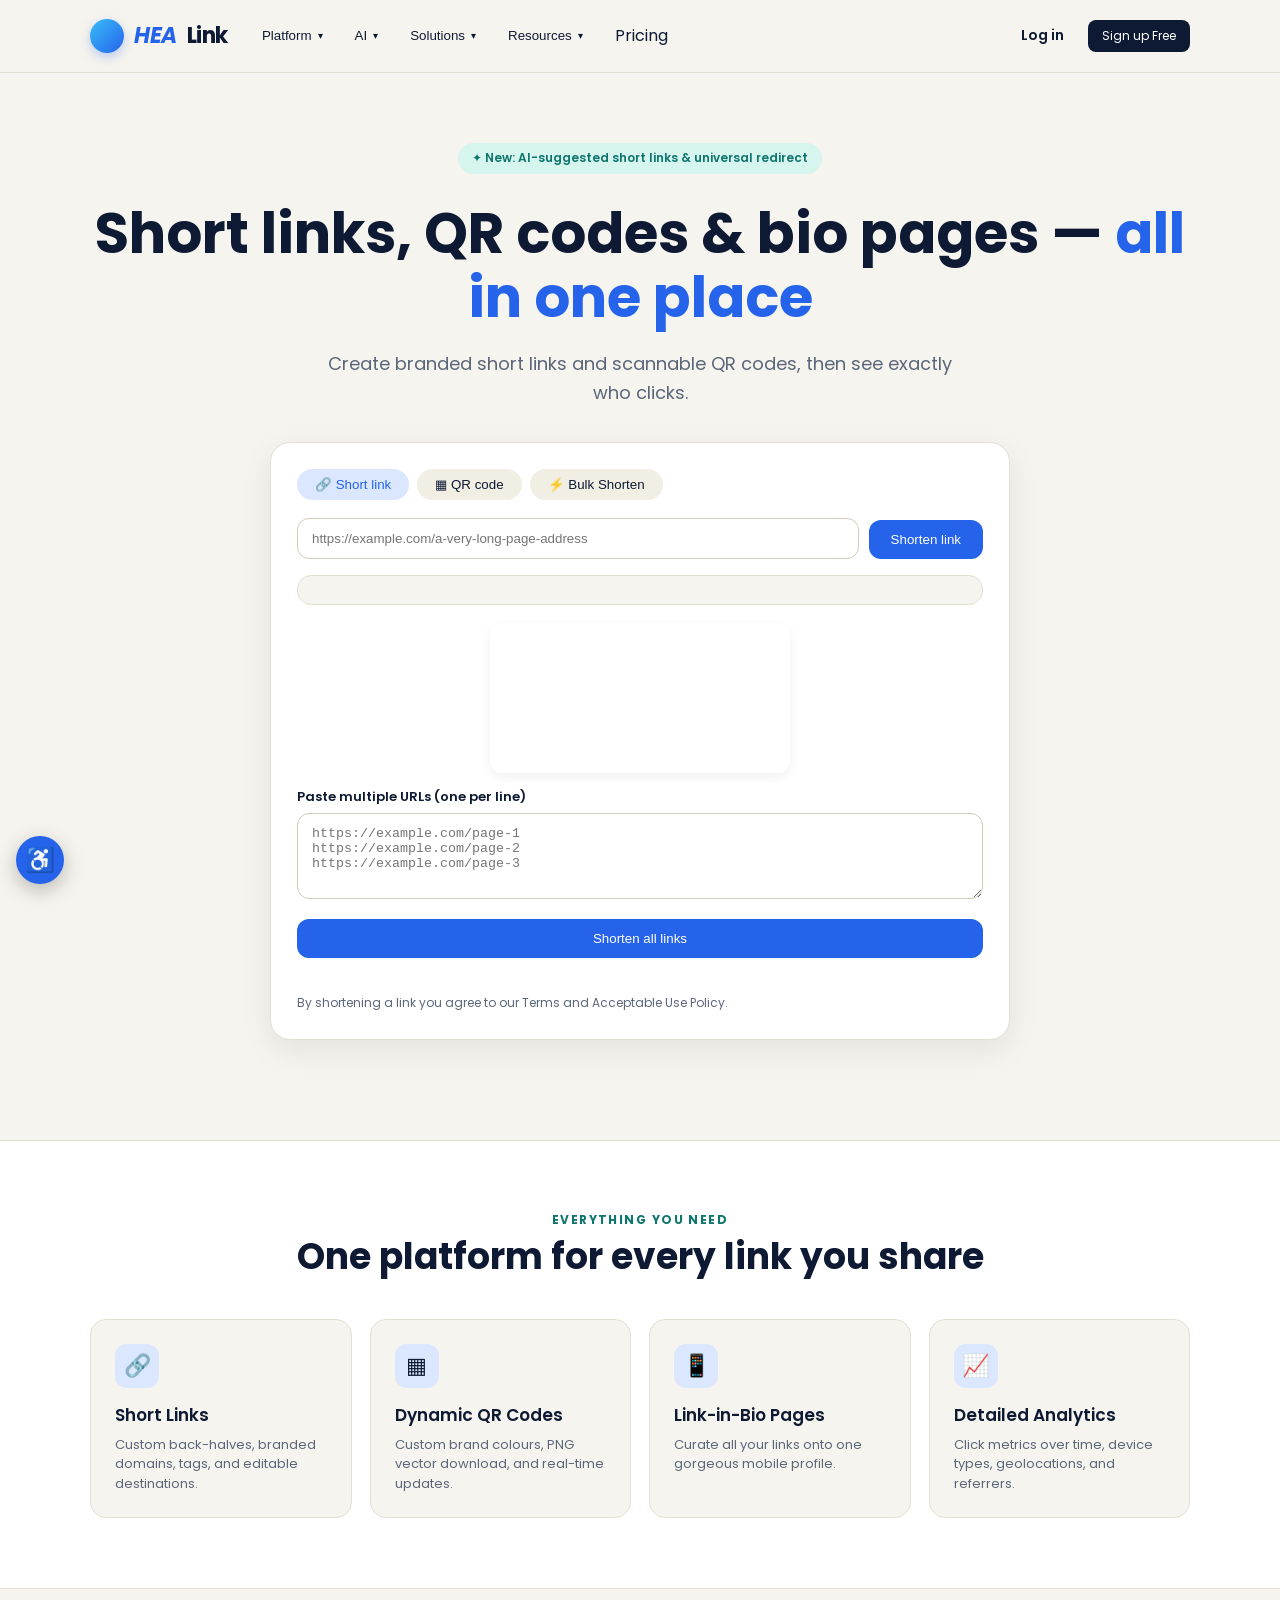
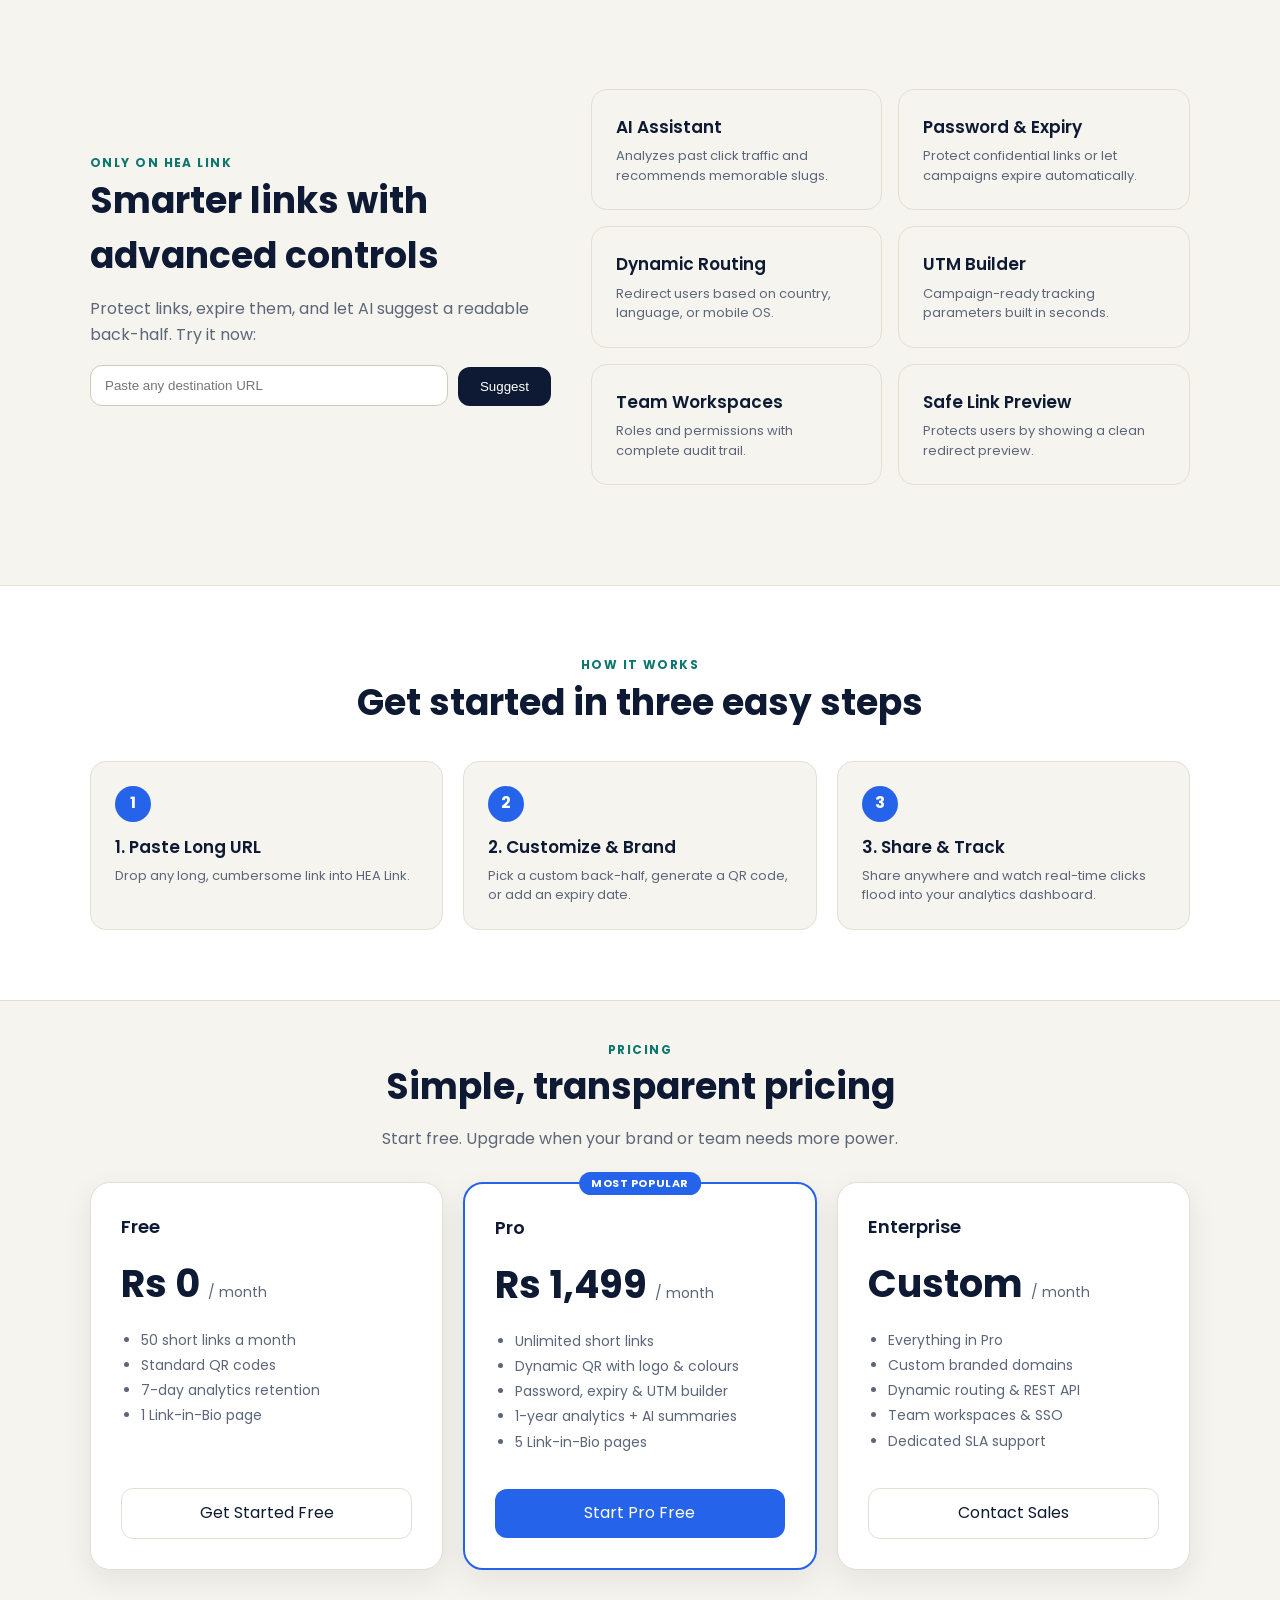
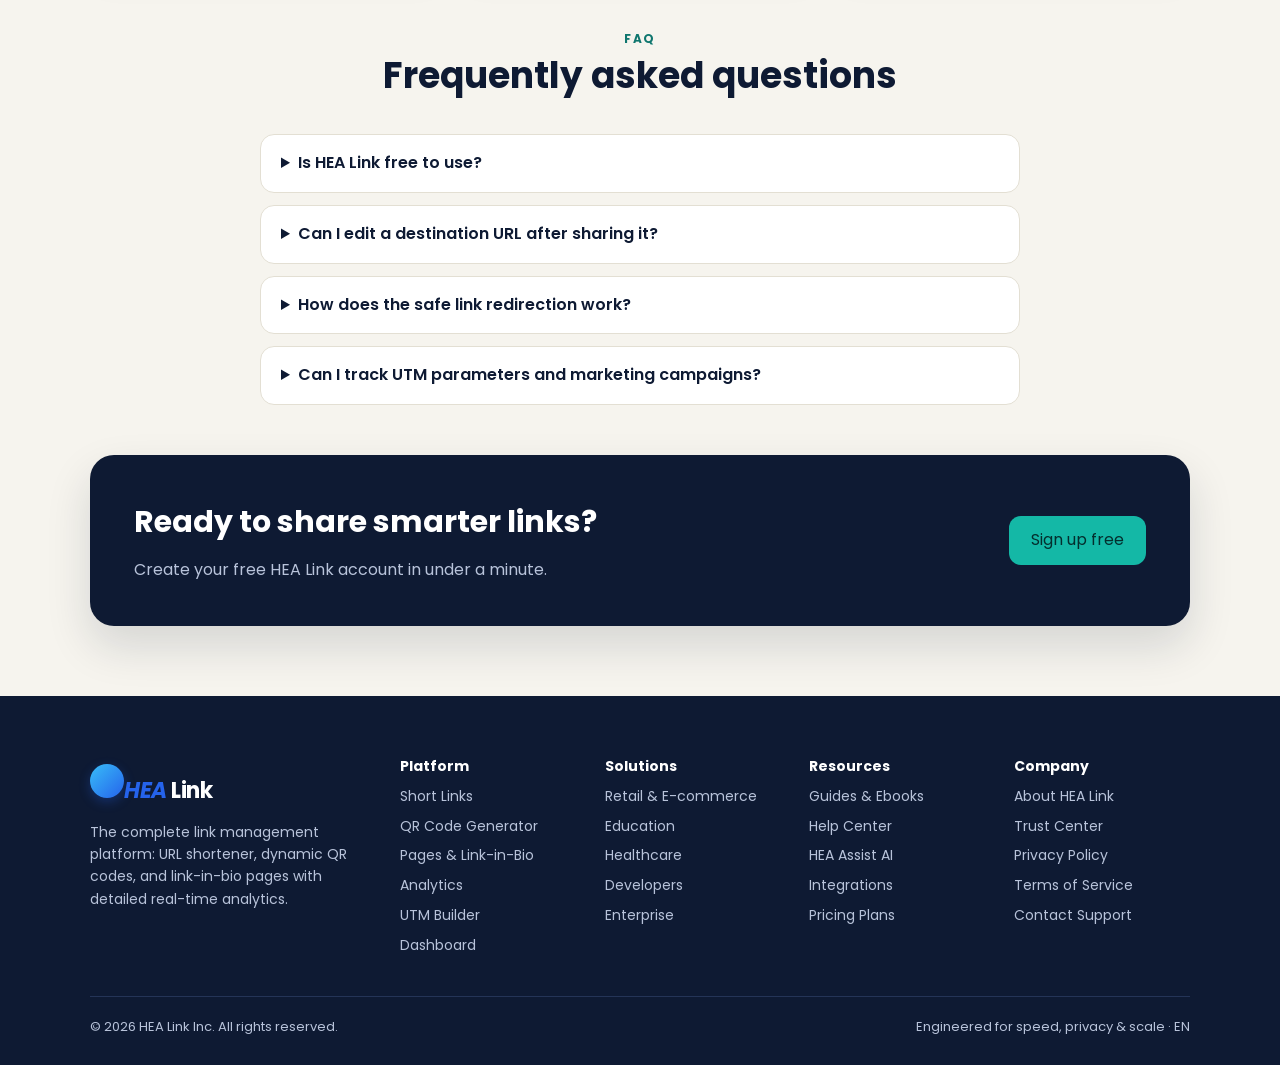
==== commit 1bd6bfa9: "Restore authentic theme, implement complete Bitly-style mega menus and universal redirection" ====
--- a/index.html
+++ b/index.html
@@ -1,275 +1,444 @@
 <!doctype html>
 <html lang="en">
 <head>
-    <meta charset="utf-8">
-    <meta name="viewport" content="width=device-width, initial-scale=1.0">
-    <title>HEA Link — Landing</title>
-    <link rel="preconnect" href="https://fonts.googleapis.com">
-    <link rel="preconnect" href="https://fonts.gstatic.com" crossorigin>
-    <link href="https://fonts.googleapis.com/css2?family=Poppins:ital,wght@0,400;0,500;0,600;0,700;1,700&display=swap" rel="stylesheet">
-    <link rel="stylesheet" href="style.css">
+  <meta charset="utf-8">
+  <meta name="viewport" content="width=device-width, initial-scale=1">
+  <title>HEA Link — Short links, QR codes &amp; bio pages</title>
+  <link rel="preconnect" href="https://fonts.googleapis.com">
+  <link rel="preconnect" href="https://fonts.gstatic.com" crossorigin>
+  <link href="https://fonts.googleapis.com/css2?family=Poppins:ital,wght@0,400;0,500;0,600;0,700;1,700&display=swap" rel="stylesheet">
+  <link rel="stylesheet" href="style.css">
 </head>
 <body>
-    <div class="r" style="min-height: 2000px">
-        <!-- Exact Glowing Ambient Orbs -->
-        <div class="o" style="width:520px;height:520px;background:#2563eb;left:-120px;top:-100px"></div>
-        <div class="o" style="width:460px;height:460px;background:#14b8a6;right:-100px;top:180px"></div>
-        <div class="o" style="width:480px;height:480px;background:#7c3aed;left:30%;bottom:-160px"></div>
-
-        <div class="z">
-            <!-- Global Enterprise Header Navbar with Bitly-style Mega Menu -->
-            <div id="siteNav"></div>
-
-            <!-- Exact Hero Section -->
-            <div class="w" style="text-align:center;padding-top:90px" id="hero">
-                <span class="t k" style="padding:6px 14px;font-size:12px">✦ New: AI-suggested short links</span>
-                <h1 class="hero-h1" style="font-size:60px;line-height:1.12;font-weight:700;margin:22px 0 18px">
-                    Short links, QR codes &amp; bio pages —<br>
-                    <span style="background:linear-gradient(90deg,#60a5fa,#5eead4);-webkit-background-clip:text;background-clip:text;color:transparent">all in one place</span>
-                </h1>
-                <p class="m" style="font-size:18px;line-height:1.7">
-                    Create branded short links, scannable QR codes and link-in-bio pages,<br>
-                    then see exactly who clicks — with HEA Link.
-                </p>
-
-                <!-- Exact Glass Card Shortener -->
-                <div class="g c" style="max-width:720px;margin:44px auto 0;text-align:left;padding:26px">
-                    <div class="f" style="gap:10px;margin-bottom:16px;flex-wrap:wrap;">
-                        <span class="t tab-active" id="tabLink" style="padding:7px 14px;font-size:13px;cursor:pointer">Short link</span>
-                        <span class="t" id="tabQR" style="padding:7px 14px;font-size:13px;cursor:pointer">QR code</span>
-                        <span class="t" id="tabBulk" style="padding:7px 14px;font-size:13px;cursor:pointer">⚡ Bulk CSV Shortener</span>
-                    </div>
-
-                    <!-- Single Shortener Mode -->
-                    <div id="singleShortenerWrap">
-                        <p style="font-size:13px;font-weight:600;margin-bottom:8px">Paste your long destination link</p>
-                        <form id="shortenerForm">
-                            <div class="f" style="gap:12px;flex-wrap:wrap">
-                                <input type="text" id="urlInput" class="i m" style="flex:1;min-width:260px" placeholder="e.g. google.com or https://example.com/very-long-link" value="https://google.com" required autocomplete="off" />
-                                <button type="submit" id="shortenBtn" class="b" style="white-space:nowrap">Shorten link</button>
-                            </div>
-
-                            <!-- Advanced Targeting, Password, Expiry & Tags -->
-                            <div style="margin-top:12px;">
-                                <span style="font-size:12px;color:#60a5fa;cursor:pointer;display:inline-flex;align-items:center;gap:4px;" onclick="const el = document.getElementById('advancedOptionsWrap'); el.style.display = el.style.display === 'none' ? 'block' : 'none';">
-                                    ⚙️ <u>Advanced Options (Custom Slug, Tags, Password, Expiry &amp; Device Routing)</u>
-                                </span>
-                                <div id="advancedOptionsWrap" style="display:none;margin-top:12px;padding:16px;border-radius:14px;background:rgba(255,255,255,0.03);border:1px solid rgba(255,255,255,0.1);">
-                                    <div class="gr" style="grid-template-columns: 1fr 1fr; gap: 12px; margin-bottom: 12px;">
-                                        <div>
-                                            <label style="display:block;font-size:11px;margin-bottom:4px;" class="m">Custom Back-Half Slug</label>
-                                            <input type="text" id="customInput" class="i m" placeholder="e.g. summer-deals" style="padding:8px 12px;font-size:12px;" />
-                                        </div>
-                                        <div>
-                                            <label style="display:block;font-size:11px;margin-bottom:4px;" class="m">Tags (comma-separated)</label>
-                                            <input type="text" id="tagsInput" class="i m" placeholder="e.g. promo, social, vip" style="padding:8px 12px;font-size:12px;" />
-                                        </div>
-                                    </div>
-                                    <div class="gr" style="grid-template-columns: 1fr 1fr; gap: 12px; margin-bottom: 12px;">
-                                        <div>
-                                            <label style="display:block;font-size:11px;margin-bottom:4px;" class="m">🔒 Password Protection</label>
-                                            <input type="password" id="passwordInput" class="i m" placeholder="Optional access password" style="padding:8px 12px;font-size:12px;" />
-                                        </div>
-                                        <div>
-                                            <label style="display:block;font-size:11px;margin-bottom:4px;" class="m">⏳ Link Expiration Date</label>
-                                            <input type="date" id="expiryInput" class="i m" style="padding:8px 12px;font-size:12px;" />
-                                        </div>
-                                    </div>
-                                    <div class="gr" style="grid-template-columns: 1fr 1fr; gap: 12px;">
-                                        <div>
-                                            <label style="display:block;font-size:11px;margin-bottom:4px;" class="m">📱 Mobile Device Dynamic Redirect URL</label>
-                                            <input type="text" id="mobileUrlInput" class="i m" placeholder="e.g. https://m.yoursite.com" style="padding:8px 12px;font-size:12px;" />
-                                        </div>
-                                        <div style="display:flex;align-items:center;padding-top:18px;">
-                                            <label style="font-size:12px;cursor:pointer;display:flex;align-items:center;gap:6px;">
-                                                <input type="checkbox" id="previewCheck" />
-                                                <span>🛡️ Enable Safety Interstitial Preview</span>
-                                            </label>
-                                        </div>
-                                    </div>
-                                </div>
-                            </div>
-                        </form>
-
-                        <div class="g f" id="resultCard" style="align-items:center;justify-content:space-between;padding:12px 16px;border-radius:14px;margin-top:14px">
-                            <div style="max-width:calc(100% - 150px);">
-                                <p class="m" style="font-size:11px">Your short link (Click or Copy):</p>
-                                <a id="shortUrlDisplay" href="https://da.gd/czqL" target="_blank" style="font-weight:600;color:#7cb2ff;font-size:15px;word-break:break-all;text-decoration:none;display:inline-block;">https://da.gd/czqL</a>
-                            </div>
-                            <div class="f" style="gap:8px">
-                                <button type="button" id="copyBtn" class="n">Copy</button>
-                                <button type="button" id="viewQrBtn" class="n">QR code</button>
-                            </div>
-                        </div>
-
-                        <!-- QR Code Preview Block -->
-                        <div id="qrPreviewContainer" style="display:none;margin-top:14px;text-align:center;padding:16px;border-radius:14px;background:rgba(255,255,255,0.04);">
-                            <img id="qrImage" src="" alt="QR Preview" style="width:160px;height:160px;border-radius:12px;background:#fff;padding:8px;" />
-                            <div style="margin-top:10px;">
-                                <a id="downloadQrBtn" href="#" target="_blank" class="b" style="padding:8px 16px;font-size:12px;">Download PNG</a>
-                            </div>
-                        </div>
-                    </div>
-
-                    <!-- Bulk Shortener Mode -->
-                    <div id="bulkShortenerWrap" style="display:none;">
-                        <p style="font-size:13px;font-weight:600;margin-bottom:8px">Batch Shorten Multiple Links (One URL per line or paste CSV):</p>
-                        <textarea id="bulkUrlsInput" class="i m" style="height:110px;resize:none;font-family:monospace;font-size:12px;" placeholder="https://google.com&#10;https://youtube.com&#10;https://github.com"></textarea>
-                        
-                        <div class="f" style="gap:10px;margin-top:12px;">
-                            <button type="button" id="btnRunBulk" class="b" style="padding:10px 20px;font-size:13px;">⚡ Shorten All</button>
-                            <button type="button" id="btnExportBulkCsv" class="n" style="padding:10px 18px;font-size:13px;display:none;">⬇ Export Results CSV</button>
-                        </div>
-
-                        <div id="bulkResultsArea" style="margin-top:16px;max-height:220px;overflow-y:auto;display:none;background:rgba(0,0,0,0.3);border-radius:12px;border:1px solid rgba(255,255,255,0.1);padding:12px;">
-                            <table style="width:100%;font-size:12px;border-collapse:collapse;text-align:left;">
-                                <thead>
-                                    <tr style="border-bottom:1px solid rgba(255,255,255,0.15);color:#94a3b8;">
-                                        <th style="padding:8px;">Original URL</th>
-                                        <th style="padding:8px;">Short Link</th>
-                                        <th style="padding:8px;text-align:right;">Action</th>
-                                    </tr>
-                                </thead>
-                                <tbody id="bulkResultsTbody"></tbody>
-                            </table>
-                        </div>
-                    </div>
-
-                    <p class="m" style="font-size:12px;margin-top:14px">By shortening a link you agree to our Terms and Acceptable Use Policy.</p>
-                </div>
-            </div>
-
-            <!-- Features -->
-            <div id="features" class="w" style="padding-top:110px;text-align:center">
-                <p class="k" style="font-size:12px;font-weight:600;letter-spacing:.12em;margin-bottom:10px">EVERYTHING YOU NEED</p>
-                <h2>One platform for every link you share</h2>
-                <div class="gr features-grid-4" style="grid-template-columns:repeat(4,1fr);margin-top:40px;text-align:left">
-                    <div class="g c">
-                        <div style="width:42px;height:42px;border-radius:12px;background:rgba(96,165,250,.25);margin-bottom:14px;display:flex;align-items:center;justify-content:center;font-size:20px">🔗</div>
-                        <h3>Short links</h3>
-                        <p class="m" style="font-size:13px;margin-top:8px;line-height:1.6">Custom back-halves, tags, folders and editable destinations.</p>
-                    </div>
-                    <div class="g c">
-                        <div style="width:42px;height:42px;border-radius:12px;background:rgba(20,184,166,.25);margin-bottom:14px;display:flex;align-items:center;justify-content:center;font-size:20px">📱</div>
-                        <h3>Dynamic QR codes</h3>
-                        <p class="m" style="font-size:13px;margin-top:8px;line-height:1.6">Your colours and logo, PNG or SVG — change the destination after printing.</p>
-                    </div>
-                    <div class="g c">
-                        <div style="width:42px;height:42px;border-radius:12px;background:rgba(124,58,237,.25);margin-bottom:14px;display:flex;align-items:center;justify-content:center;font-size:20px">📄</div>
-                        <h3>Link-in-bio pages</h3>
-                        <p class="m" style="font-size:13px;margin-top:8px;line-height:1.6">One mobile page for all your links, ready for your social profiles.</p>
-                    </div>
-                    <div class="g c">
-                        <div style="width:42px;height:42px;border-radius:12px;background:rgba(56,189,248,.25);margin-bottom:14px;display:flex;align-items:center;justify-content:center;font-size:20px">📊</div>
-                        <h3>Analytics</h3>
-                        <p class="m" style="font-size:13px;margin-top:8px;line-height:1.6">Clicks over time, countries, devices and referrers, compared with the last period.</p>
-                    </div>
-                </div>
-            </div>
-
-            <!-- Capabilities -->
-            <div id="capabilities" class="w gr advanced-split" style="grid-template-columns:1fr 1.5fr;gap:50px;align-items:center;padding-top:110px">
-                <div>
-                    <p class="k" style="font-size:12px;font-weight:600;letter-spacing:.12em">ONLY ON HEA LINK</p>
-                    <h2 style="text-align:left;margin:10px 0 14px">Smarter links with advanced controls</h2>
-                    <p class="m" style="line-height:1.7;margin-bottom:22px">Go beyond shortening: protect links, send visitors to the right page automatically, and let AI do the busy work.</p>
-                    <a href="#pricing" class="b">Explore all features</a>
-                </div>
-                <div class="gr" style="grid-template-columns:1fr 1fr;gap:14px">
-                    <div class="g c" style="border-radius:18px;padding:16px"><h3 style="font-size:14px">🤖 AI assistant</h3><p class="m" style="font-size:12px;margin-top:6px;line-height:1.5">Suggests readable back-halves and summarises your analytics.</p></div>
-                    <div class="g c" style="border-radius:18px;padding:16px"><h3 style="font-size:14px">🔒 Password &amp; expiry</h3><p class="m" style="font-size:12px;margin-top:6px;line-height:1.5">Lock a link or let it expire on a date you choose.</p></div>
-                    <div class="g c" style="border-radius:18px;padding:16px"><h3 style="font-size:14px">🌍 Dynamic routing</h3><p class="m" style="font-size:12px;margin-top:6px;line-height:1.5">Different destinations by country, device, language or time.</p></div>
-                    <div class="g c" style="border-radius:18px;padding:16px"><h3 style="font-size:14px">🎯 UTM builder</h3><p class="m" style="font-size:12px;margin-top:6px;line-height:1.5">Campaign-ready URLs without any technical knowledge.</p></div>
-                    <div class="g c" style="border-radius:18px;padding:16px"><h3 style="font-size:14px">👥 Team workspaces</h3><p class="m" style="font-size:12px;margin-top:6px;line-height:1.5">Roles for every member and a full activity log.</p></div>
-                    <div class="g c" style="border-radius:18px;padding:16px"><h3 style="font-size:14px">🛡️ Safe link preview</h3><p class="m" style="font-size:12px;margin-top:6px;line-height:1.5">Visitors can check where a link goes before opening it.</p></div>
-                </div>
-            </div>
-
-            <!-- Steps -->
-            <div id="how-it-works" class="w" style="padding-top:110px">
-                <h2>How HEA Link works</h2>
-                <div class="gr steps-grid-3" style="grid-template-columns:repeat(3,1fr);margin-top:36px">
-                    <div class="g c"><div style="width:36px;height:36px;border-radius:50%;background:#2563eb;display:flex;align-items:center;justify-content:center;font-weight:700;margin-bottom:12px">1</div><h3>Paste</h3><p class="m" style="font-size:13px;margin-top:6px;line-height:1.6">Drop in any long URL — or import a whole CSV at once.</p></div>
-                    <div class="g c"><div style="width:36px;height:36px;border-radius:50%;background:#2563eb;display:flex;align-items:center;justify-content:center;font-weight:700;margin-bottom:12px">2</div><h3>Customise</h3><p class="m" style="font-size:13px;margin-top:6px;line-height:1.6">Pick a back-half, add a QR code, a password or an expiry date.</p></div>
-                    <div class="g c"><div style="width:36px;height:36px;border-radius:50%;background:#2563eb;display:flex;align-items:center;justify-content:center;font-weight:700;margin-bottom:12px">3</div><h3>Share &amp; track</h3><p class="m" style="font-size:13px;margin-top:6px;line-height:1.6">Share anywhere and watch every click arrive in your dashboard.</p></div>
-                </div>
-            </div>
-
-            <!-- Pricing -->
-            <div id="pricing" class="w" style="padding-top:110px;text-align:center">
-                <h2>Simple pricing</h2>
-                <p class="m" style="margin:8px 0 36px">Start free. Upgrade when you need more.</p>
-                <div class="gr pricing-grid-3" style="grid-template-columns:repeat(3,1fr);text-align:left">
-                    <div class="g c" style="padding:28px">
-                        <h3>Free</h3>
-                        <p style="font-size:36px;font-weight:700;margin:14px 0">Rs 0 <span class="m" style="font-size:14px;font-weight:400">/ month</span></p>
-                        <ul class="m" style="list-style:none;padding-left:0;font-size:13px;min-height:110px">
-                            <li style="margin:8px 0">✓ 50 short links a month</li>
-                            <li style="margin:8px 0">✓ Basic QR codes</li>
-                            <li style="margin:8px 0">✓ 7-day analytics</li>
-                        </ul>
-                        <button class="n" style="width:100%">Get started</button>
-                    </div>
-
-                    <div class="g c" style="border:1px solid rgba(96,165,250,.8);box-shadow:0 0 50px rgba(59,130,246,.45),inset 0 1px 0 rgba(255,255,255,.4);padding:28px">
-                        <h3>Pro <span class="t" style="margin-left:8px">Most popular</span></h3>
-                        <p style="font-size:36px;font-weight:700;margin:14px 0">Rs 1,499 <span class="m" style="font-size:14px;font-weight:400">/ month</span></p>
-                        <ul class="m" style="list-style:none;padding-left:0;font-size:13px;min-height:110px">
-                            <li style="margin:8px 0">✓ Unlimited short links</li>
-                            <li style="margin:8px 0">✓ Dynamic QR with your logo</li>
-                            <li style="margin:8px 0">✓ Password, expiry &amp; UTM builder</li>
-                            <li style="margin:8px 0">✓ Full analytics + AI summary</li>
-                        </ul>
-                        <button class="b" style="width:100%">Start Pro</button>
-                    </div>
-
-                    <div class="g c" style="padding:28px">
-                        <h3>Business</h3>
-                        <p style="font-size:36px;font-weight:700;margin:14px 0">Rs 4,999 <span class="m" style="font-size:14px;font-weight:400">/ month</span></p>
-                        <ul class="m" style="list-style:none;padding-left:0;font-size:13px;min-height:110px">
-                            <li style="margin:8px 0">✓ Everything in Pro</li>
-                            <li style="margin:8px 0">✓ Custom domains</li>
-                            <li style="margin:8px 0">✓ Dynamic routing &amp; API</li>
-                            <li style="margin:8px 0">✓ Team workspaces</li>
-                        </ul>
-                        <button class="n" style="width:100%">Contact us</button>
-                    </div>
-                </div>
-            </div>
-
-            <!-- CTA -->
-            <div class="w" style="padding-top:90px">
-                <div class="g f cta-flex" style="align-items:center;justify-content:space-between;padding:40px 44px;background:linear-gradient(135deg,rgba(37,99,235,.35),rgba(20,184,166,.2))">
-                    <div>
-                        <h2 style="text-align:left;font-size:28px">Ready to share smarter links?</h2>
-                        <p class="m" style="margin-top:8px;font-size:14px">Create your free HEA Link account in under a minute.</p>
-                    </div>
-                    <button class="b" style="background:linear-gradient(135deg,#5eead4,#2dd4bf);color:#042f2e;box-shadow:0 8px 24px rgba(45,212,191,.45)">Sign up free</button>
-                </div>
-            </div>
-
-            <!-- Footer -->
-            <div class="w f footer-flex" style="justify-content:space-between;padding-top:80px;padding-bottom:50px;font-size:13px">
-                <div>
-                    <span class="f" style="align-items:center;gap:10px">
-                        <span style="width:34px;height:34px;border-radius:50%;background:linear-gradient(135deg,#38bdf8,#2563eb);box-shadow:0 0 20px rgba(56,189,248,.6);display:inline-block"></span>
-                        <span style="font-size:20px"><b style="font-style:italic">HEA</b> <span class="k">Link</span></span>
-                    </span>
-                    <p class="m" style="margin-top:10px;max-width:240px">Short links, QR codes and bio pages with analytics.</p>
-                    <p class="m" style="margin-top:24px">© 2026 HEA Link. All rights reserved.</p>
-                </div>
-                <div class="f m" style="gap:56px;line-height:2.2">
-                    <div><b style="color:#fff">Product</b><br>Links<br>QR codes<br>Bio pages<br>Pricing</div>
-                    <div><b style="color:#fff">Company</b><br>About<br>Blog<br>Contact<br><a href="login.html" style="color:#60a5fa">Admin Panel</a></div>
-                    <div><b style="color:#fff">Legal</b><br>Privacy<br>Terms<br>Report abuse</div>
-                </div>
-            </div>
-        </div>
-    </div>
-
-    <!-- Toast Notification -->
-    <div id="toast" class="toast"></div>
-
-    <script src="script.js"></script>
+
+<!-- HEADER NAVBAR -->
+<header class="nav">
+  <div class="wrap nav-in">
+    <a class="logo" href="#home"><i></i><b>HEA</b> Link</a>
+    <nav id="menu" aria-label="Main Navigation"></nav>
+    <div class="nav-r" id="navR"></div>
+    <button id="burger" aria-label="Toggle menu">☰</button>
+  </div>
+</header>
+
+<main>
+  <!-- 1. HOME VIEW -->
+  <section data-page="home">
+    <div class="hero wrap">
+      <span class="pill">✦ New: AI-suggested short links &amp; universal redirect</span>
+      <h1>Short links, QR codes &amp; bio pages — <em>all in one place</em></h1>
+      <p class="lead">Create branded short links and scannable QR codes, then see exactly who clicks.</p>
+      
+      <div class="card hero-card">
+        <div class="tabs" id="heroTabs">
+          <button class="on" data-t="link">🔗 Short link</button>
+          <button data-t="qr">▦ QR code</button>
+          <button data-t="bulk">⚡ Bulk Shorten</button>
+        </div>
+
+        <form id="heroForm" class="row">
+          <input id="heroUrl" placeholder="https://example.com/a-very-long-page-address" aria-label="Long URL" autocomplete="off" required>
+          <button class="btn" id="heroBtn" type="submit">Shorten link</button>
+        </form>
+        
+        <p class="err" id="heroErr"></p>
+        
+        <!-- Short link result -->
+        <div id="heroRes" class="res" hidden></div>
+        
+        <!-- QR preview -->
+        <canvas id="heroQr" hidden></canvas>
+
+        <!-- Bulk Shorten UI -->
+        <div id="heroBulk" class="stack" style="margin-top:14px" hidden>
+          <label>Paste multiple URLs (one per line)
+            <textarea id="bulkUrls" rows="4" placeholder="https://example.com/page-1&#10;https://example.com/page-2&#10;https://example.com/page-3"></textarea>
+          </label>
+          <button type="button" class="btn" id="bulkBtn">Shorten all links</button>
+          <div id="bulkRes" class="stack" style="margin-top:10px"></div>
+        </div>
+
+        <p class="small">By shortening a link you agree to our Terms and Acceptable Use Policy.</p>
+      </div>
+    </div>
+
+    <!-- Features Band -->
+    <div class="band">
+      <div class="wrap">
+        <p class="eyebrow">EVERYTHING YOU NEED</p>
+        <h2>One platform for every link you share</h2>
+        <div class="grid4" id="features"></div>
+      </div>
+    </div>
+
+    <!-- AI & Advanced Split -->
+    <div class="wrap split" id="ai">
+      <div>
+        <p class="eyebrow">ONLY ON HEA LINK</p>
+        <h2>Smarter links with advanced controls</h2>
+        <p class="lead2">Protect links, expire them, and let AI suggest a readable back-half. Try it now:</p>
+        <div class="row">
+          <input id="aiUrl" placeholder="Paste any destination URL" aria-label="URL for AI suggestion">
+          <button class="btn dark" id="aiBtn" type="button">Suggest</button>
+        </div>
+        <p id="aiOut" class="aiout"></p>
+      </div>
+      <div class="grid2" id="adv"></div>
+    </div>
+
+    <!-- Steps -->
+    <div class="band">
+      <div class="wrap">
+        <p class="eyebrow">HOW IT WORKS</p>
+        <h2>Get started in three easy steps</h2>
+        <div class="grid3" id="steps"></div>
+      </div>
+    </div>
+
+    <!-- Pricing Preview -->
+    <div class="wrap" id="pricing">
+      <p class="eyebrow">PRICING</p>
+      <h2>Simple, transparent pricing</h2>
+      <p class="center muted">Start free. Upgrade when your brand or team needs more power.</p>
+      <div class="grid3 plans" id="plans"></div>
+    </div>
+
+    <!-- FAQ -->
+    <div class="wrap" style="margin-top:60px">
+      <p class="eyebrow">FAQ</p>
+      <h2>Frequently asked questions</h2>
+      <div class="faq" id="faq"></div>
+    </div>
+
+    <!-- CTA -->
+    <div class="wrap">
+      <div class="cta">
+        <div>
+          <h2>Ready to share smarter links?</h2>
+          <p>Create your free HEA Link account in under a minute.</p>
+        </div>
+        <a class="btn teal" href="#signup">Sign up free</a>
+      </div>
+    </div>
+  </section>
+
+  <!-- 2. AUTH VIEW (Login / Sign Up) -->
+  <section data-page="auth" hidden>
+    <div class="wrap narrow">
+      <div class="card pad">
+        <h2 id="authTitle">Welcome back</h2>
+        <p class="muted center" id="authSub">Log in to manage your links, QR codes and pages.</p>
+        <form id="authForm" class="stack" style="margin-top:20px">
+          <label id="nameWrap" hidden>Full name
+            <input id="aName" autocomplete="name" placeholder="John Doe">
+          </label>
+          <label>Email address
+            <input id="aEmail" type="email" autocomplete="email" placeholder="you@example.com" required>
+          </label>
+          <label>Password
+            <input id="aPass" type="password" autocomplete="current-password" placeholder="At least 6 characters" required>
+          </label>
+          <p class="err" id="authErr"></p>
+          <button class="btn wide" id="authBtn" type="submit">Log in</button>
+        </form>
+        <p class="small center" id="authSwap" style="margin-top:16px"></p>
+      </div>
+    </div>
+  </section>
+
+  <!-- 3. DASHBOARD VIEW -->
+  <section data-page="dashboard" hidden>
+    <div class="wrap">
+      <div class="bar">
+        <div>
+          <h2 class="left" id="dashTitle">My Links</h2>
+          <p class="muted" id="dashSub">Manage all your short links, tags and statistics.</p>
+        </div>
+        <div class="row">
+          <button class="btn ghost" id="exportBtn" type="button">📥 Export CSV</button>
+          <button class="btn ghost" id="demoBtn" type="button">⚡ Add demo clicks</button>
+          <button class="btn" id="newBtn" type="button">+ Create link</button>
+        </div>
+      </div>
+      <input id="search" class="search" placeholder="Search links by slug, destination, or tag…" aria-label="Search links">
+      <div id="list" class="list"></div>
+    </div>
+  </section>
+
+  <!-- 4. QR CODE STUDIO VIEW -->
+  <section data-page="qr" hidden>
+    <div class="wrap split">
+      <div class="card pad stack">
+        <h2 class="left">QR Code Studio</h2>
+        <p class="muted">Generate scannable, dynamic QR codes with custom styling.</p>
+        <label>Destination link or text
+          <input id="qText" value="https://example.com" placeholder="https://…">
+        </label>
+        <div class="row">
+          <label>Code Colour
+            <input id="qFg" type="color" value="#0e1a33">
+          </label>
+          <label>Background
+            <input id="qBg" type="color" value="#ffffff">
+          </label>
+          <label>Size
+            <select id="qSize">
+              <option value="256">256 x 256 px</option>
+              <option value="512" selected>512 x 512 px</option>
+              <option value="1024">1024 x 1024 px</option>
+            </select>
+          </label>
+        </div>
+        <p class="err" id="qErr"></p>
+        <button class="btn" id="qDl" type="button">⬇ Download PNG</button>
+      </div>
+      <div class="card pad center" style="display:flex;flex-direction:column;align-items:center;justify-content:center">
+        <canvas id="qCv" aria-label="QR code preview"></canvas>
+        <p class="muted small" style="margin-top:14px">Real-time vector-rendered QR preview</p>
+      </div>
+    </div>
+  </section>
+
+  <!-- 5. ANALYTICS VIEW -->
+  <section data-page="analytics" hidden>
+    <div class="wrap">
+      <h2 class="left">Analytics Dashboard</h2>
+      <p class="muted" id="anSub">Detailed click performance across all campaigns.</p>
+      <div class="grid4" id="stats"></div>
+      <div class="card pad" style="margin-top:20px">
+        <h3>Clicks — Last 14 Days</h3>
+        <div id="chart"></div>
+      </div>
+      <div class="grid3 bd" id="breakdown"></div>
+    </div>
+  </section>
+
+  <!-- 6. HEA ASSIST AI VIEW -->
+  <section data-page="assist" hidden>
+    <div class="wrap mid">
+      <p class="eyebrow">ANALYZE WITH AI</p>
+      <h2>HEA Assist AI</h2>
+      <p class="center muted" style="margin-bottom:24px">Ask HEA Assist about your traffic, referrers, and audience in plain language.</p>
+      <div class="card pad">
+        <div id="chatLog" class="log" aria-live="polite"></div>
+        <div class="chips" id="chips"></div>
+        <form id="chatForm" class="row">
+          <input id="chatIn" placeholder="Ask HEA Assist anything about your links…" aria-label="Ask HEA Assist" autocomplete="off">
+          <button class="btn" type="submit">Send</button>
+        </form>
+      </div>
+    </div>
+  </section>
+
+  <!-- 7. RESOURCES & GUIDES VIEW -->
+  <section data-page="resources" hidden>
+    <div class="wrap">
+      <h2 class="left">Resources &amp; Knowledge Base</h2>
+      <p class="muted">Guides, playbooks and ebooks to maximize your audience engagement.</p>
+      <div class="row" style="margin:20px 0">
+        <div id="resTabs" class="tabs"></div>
+        <input id="resSearch" placeholder="Search guides…" aria-label="Search guides" style="max-width:280px">
+      </div>
+      <div class="grid3" id="resGrid"></div>
+    </div>
+  </section>
+
+  <!-- 8. PAGES / LINK-IN-BIO BUILDER VIEW -->
+  <section data-page="pages" hidden>
+    <div class="wrap split2">
+      <div class="card pad stack">
+        <h2 class="left">Link-in-Bio Page Builder</h2>
+        <p class="muted" id="bioSub">Pick a look, add your links, and publish your mobile landing page.</p>
+        <label>Display Name
+          <input id="bName" placeholder="Your brand or creator name">
+        </label>
+        <label>Bio Headline
+          <input id="bBio" placeholder="One punchy line about what you do">
+        </label>
+        <label>Page URL Handle <small>(#bio-handle)</small>
+          <input id="bSlug" placeholder="mybrand">
+        </label>
+        <label>Theme Style
+          <select id="bTheme">
+            <option value="ocean">Ocean Breeze (Blue / Navy)</option>
+            <option value="sunset">Sunset Orange (Warm / Gold)</option>
+            <option value="night">Dark Elegance (Night / Teal)</option>
+          </select>
+        </label>
+        <label>Links <small>(Format: Title | https://destination)</small>
+          <textarea id="bLinks" rows="5" placeholder="My Website | https://example.com&#10;YouTube Channel | https://youtube.com/@example&#10;Instagram | https://instagram.com/example"></textarea>
+        </label>
+        <p class="err" id="bErr"></p>
+        <div class="row">
+          <button class="btn" id="bSave" type="button">Publish Page</button>
+          <a class="btn ghost" id="bOpen" href="#pages" hidden>Open Live Page</a>
+          <button class="btn ghost" id="bCopy" type="button" hidden>Copy Page Link</button>
+        </div>
+      </div>
+      <div class="phone">
+        <div id="bioPrev"></div>
+      </div>
+    </div>
+  </section>
+
+  <!-- 9. PUBLIC BIO VIEW -->
+  <section data-page="bio" hidden>
+    <div class="wrap narrow">
+      <div id="bioPub"></div>
+      <p class="small center">Powered by <a href="#home"><b>HEA Link</b></a></p>
+    </div>
+  </section>
+
+  <!-- 10. SAFE REDIRECT GATEWAY VIEW -->
+  <section data-page="go" hidden>
+    <div class="wrap narrow">
+      <div class="card pad center" id="goBox"></div>
+    </div>
+  </section>
+
+  <!-- 11. SOLUTIONS HUB VIEW -->
+  <section data-page="solutions" hidden>
+    <div class="wrap">
+      <div class="center" style="margin-bottom:36px">
+        <p class="eyebrow">ENTERPRISE SOLUTIONS</p>
+        <h2>Tailored Solutions for Every Business</h2>
+        <p class="muted lead">From retail to healthcare and enterprise teams, discover how HEA Link scales with you.</p>
+        <div class="tabs" id="solPageTabs" style="justify-content:center;margin-top:16px">
+          <button class="on" data-sol="industry">By Industry</button>
+          <button data-sol="team">By Team</button>
+          <button data-sol="business">By Business Size</button>
+        </div>
+      </div>
+      <div class="grid3" id="solCards"></div>
+    </div>
+  </section>
+
+  <!-- 12. UTM BUILDER VIEW -->
+  <section data-page="utm" hidden>
+    <div class="wrap narrow">
+      <div class="card pad stack">
+        <h2 class="left">UTM Campaign Builder</h2>
+        <p class="muted">Add tracking parameters to your URLs and track marketing campaigns accurately in analytics.</p>
+        <label>Website URL *
+          <input id="utmUrl" placeholder="https://example.com/summer-sale" required>
+        </label>
+        <div class="row">
+          <label style="flex:1">Campaign Source *
+            <input id="utmSource" placeholder="google, facebook, newsletter">
+          </label>
+          <label style="flex:1">Campaign Medium *
+            <input id="utmMedium" placeholder="cpc, banner, email, sms">
+          </label>
+        </div>
+        <div class="row">
+          <label style="flex:1">Campaign Name
+            <input id="utmCampaign" placeholder="summer_launch">
+          </label>
+          <label style="flex:1">Campaign Term
+            <input id="utmTerm" placeholder="running+shoes">
+          </label>
+        </div>
+        <label>Generated URL
+          <textarea id="utmResult" rows="3" readonly></textarea>
+        </label>
+        <div class="row">
+          <button class="btn" id="utmCopyBtn" type="button">Copy URL</button>
+          <button class="btn dark" id="utmShortenBtn" type="button">Shorten this UTM URL</button>
+        </div>
+      </div>
+    </div>
+  </section>
+
+  <!-- 13. INTEGRATIONS VIEW -->
+  <section data-page="integrations" hidden>
+    <div class="wrap">
+      <div class="center" style="margin-bottom:36px">
+        <p class="eyebrow">ECOSYSTEM</p>
+        <h2>Connect HEA Link with your favourite tools</h2>
+        <p class="muted lead">Seamlessly generate links and QR codes directly inside Shopify, Canva, HubSpot and more.</p>
+      </div>
+      <div class="grid3" id="integrationsGrid"></div>
+    </div>
+  </section>
+</main>
+
+<!-- FOOTER -->
+<footer>
+  <div class="wrap">
+    <div class="foot">
+      <div>
+        <a class="logo" href="#home" style="color:#fff"><i></i><b>HEA</b> Link</a>
+        <p style="margin-top:12px;font-size:14px;line-height:1.6">The complete link management platform: URL shortener, dynamic QR codes, and link-in-bio pages with detailed real-time analytics.</p>
+      </div>
+      <div>
+        <b>Platform</b>
+        <a href="#home">Short Links</a>
+        <a href="#qr">QR Code Generator</a>
+        <a href="#pages">Pages &amp; Link-in-Bio</a>
+        <a href="#analytics">Analytics</a>
+        <a href="#utm">UTM Builder</a>
+        <a href="#dashboard">Dashboard</a>
+      </div>
+      <div>
+        <b>Solutions</b>
+        <a href="#solutions">Retail &amp; E-commerce</a>
+        <a href="#solutions">Education</a>
+        <a href="#solutions">Healthcare</a>
+        <a href="#solutions">Developers</a>
+        <a href="#solutions">Enterprise</a>
+      </div>
+      <div>
+        <b>Resources</b>
+        <a href="#resources">Guides &amp; Ebooks</a>
+        <a href="#faq">Help Center</a>
+        <a href="#assist">HEA Assist AI</a>
+        <a href="#integrations">Integrations</a>
+        <a href="#pricing">Pricing Plans</a>
+      </div>
+      <div>
+        <b>Company</b>
+        <a href="#home">About HEA Link</a>
+        <a href="#resources">Trust Center</a>
+        <a href="#faq">Privacy Policy</a>
+        <a href="#faq">Terms of Service</a>
+        <a href="#assist">Contact Support</a>
+      </div>
+    </div>
+    <div class="foot2">
+      <span>© 2026 HEA Link Inc. All rights reserved.</span>
+      <span>Engineered for speed, privacy &amp; scale · EN</span>
+    </div>
+  </div>
+</footer>
+
+<!-- ACCESSIBILITY FLOATING WIDGET -->
+<div class="a11y">
+  <button id="a11yBtn" aria-label="Accessibility options" aria-expanded="false">♿</button>
+  <div id="a11yPanel" hidden>
+    <label><input type="checkbox" id="aBig"> Larger Text</label>
+    <label><input type="checkbox" id="aHc"> High Contrast</label>
+    <label><input type="checkbox" id="aMo"> Reduce Motion</label>
+  </div>
+</div>
+
+<!-- TOAST & MODAL -->
+<div id="toast" role="status"></div>
+
+<div id="modal" class="modal" hidden>
+  <div class="card pad">
+    <h3 id="mTitle"></h3>
+    <form id="mForm" class="stack" style="margin-top:16px">
+      <div id="mBody" class="stack"></div>
+      <p class="err" id="mErr"></p>
+      <div class="row end" style="margin-top:12px">
+        <button type="button" class="btn ghost" id="mCancel">Cancel</button>
+        <button class="btn" id="mOk" type="submit">Save</button>
+      </div>
+    </form>
+  </div>
+</div>
+
+<script src="qrcode.js"></script>
+<script src="app.js"></script>
 </body>
 </html>
--- a/style.css
+++ b/style.css
@@ -1,437 +1,909 @@
-/* =========================================================
-   HEA Link — Glassmorphism Theme Stylesheet
-   Pure HTML / CSS / JS & PHP Compatible
-   ========================================================= */
-
-@import url('https://fonts.googleapis.com/css2?family=Poppins:ital,wght@0,300;0,400;0,500;0,600;0,700;1,700&display=swap');
-
 :root {
-    --bg-dark: #070b1a;
-    --text-main: #eaf0ff;
-    --text-muted: #a9b6d6;
-    --brand-blue: #3b82f6;
-    --brand-dark-blue: #2563eb;
-    --brand-teal: #5eead4;
-    --brand-teal-dark: #2dd4bf;
-    --brand-purple: #7c3aed;
-}
-
+  --bg: #f6f4ee;
+  --ink: #0e1a33;
+  --mut: #5b6679;
+  --blue: #2563eb;
+  --blue-hover: #1d4ed8;
+  --teal: #14b8a6;
+  --orange: #f97316;
+  --orange-light: #fff7ed;
+  --line: #e3dfd3;
+  --card: #ffffff;
+  --r: 16px;
+  --shadow: 0 10px 30px rgba(14, 26, 51, 0.08);
+  --shadow-lg: 0 20px 45px rgba(14, 26, 51, 0.14);
+}
+
+* { box-sizing: border-box; }
+html { scroll-behavior: smooth; }
 body {
-    margin: 0;
-    padding: 0;
-    font-family: 'Poppins', system-ui, -apple-system, sans-serif;
-    color: #eaf0ff;
-    background: #070b1a;
-    -webkit-font-smoothing: antialiased;
-}
-
-* {
-    box-sizing: border-box;
-}
-
-a {
-    color: inherit;
-    text-decoration: none;
-}
-
-/* Core Design Utility Classes */
-.r {
-    position: relative;
-    overflow: hidden;
-    font-family: 'Poppins', system-ui, sans-serif;
-    color: #eaf0ff;
-    background: #070b1a;
-    min-height: 100vh;
-}
-
-.o {
+  margin: 0;
+  font: 16px/1.55 'Poppins', system-ui, -apple-system, BlinkMacSystemFont, 'Segoe UI', Roboto, sans-serif;
+  background: var(--bg);
+  color: var(--ink);
+  -webkit-font-smoothing: antialiased;
+}
+a { color: inherit; text-decoration: none; }
+h1, h2, h3, h4, p { margin: 0; }
+.wrap { max-width: 1140px; margin: 0 auto; padding: 0 20px; }
+.narrow { max-width: 500px; margin: 0 auto; }
+
+h1 { font-size: clamp(34px, 5.5vw, 56px); line-height: 1.15; font-weight: 700; margin: 20px 0; }
+h1 em { font-style: normal; color: var(--blue); }
+h2 { font-size: clamp(26px, 3.5vw, 36px); text-align: center; margin-bottom: 12px; font-weight: 700; }
+h2.left { text-align: left; }
+h3 { font-size: 18px; font-weight: 600; }
+.center { text-align: center; }
+.muted { color: var(--mut); }
+.small { font-size: 12px; color: var(--mut); margin-top: 12px; }
+.eyebrow { font-size: 12px; font-weight: 700; letter-spacing: 0.12em; color: #0f766e; text-align: center; text-transform: uppercase; }
+.split .eyebrow { text-align: left; }
+.split h2 { text-align: left; }
+
+/* ---------------- NAVBAR & MEGA MENUS ---------------- */
+.nav {
+  position: sticky;
+  top: 0;
+  z-index: 100;
+  background: rgba(246, 244, 238, 0.94);
+  backdrop-filter: blur(12px);
+  -webkit-backdrop-filter: blur(12px);
+  border-bottom: 1px solid var(--line);
+}
+.nav-in {
+  display: flex;
+  align-items: center;
+  gap: 20px;
+  height: 72px;
+}
+.logo {
+  display: flex;
+  align-items: center;
+  gap: 10px;
+  font-size: 22px;
+  font-weight: 700;
+  letter-spacing: -0.02em;
+  color: var(--ink);
+}
+.logo i {
+  width: 34px;
+  height: 34px;
+  border-radius: 50%;
+  background: linear-gradient(135deg, #38bdf8, var(--blue));
+  display: inline-block;
+  box-shadow: 0 4px 12px rgba(37, 99, 235, 0.3);
+}
+.logo b { font-style: italic; color: var(--blue); }
+
+#menu {
+  display: flex;
+  align-items: center;
+  gap: 4px;
+  flex: 1;
+}
+.mi {
+  position: relative;
+}
+.mi > button, .mi > a {
+  background: none;
+  border: 0;
+  font: 500 15px inherit;
+  padding: 10px 14px;
+  border-radius: 10px;
+  cursor: pointer;
+  color: var(--ink);
+  display: flex;
+  align-items: center;
+  gap: 6px;
+  transition: background 0.15s ease, color 0.15s ease;
+}
+.mi > button:hover, .mi > a:hover, .mi.open > button {
+  background: #ebe7da;
+  color: var(--blue);
+}
+.mi .arrow {
+  font-size: 10px;
+  transition: transform 0.2s ease;
+}
+.mi.open .arrow, .mi:hover .arrow {
+  transform: rotate(180deg);
+}
+
+/* Mega dropdown container */
+.drop {
+  position: absolute;
+  top: 100%;
+  left: 0;
+  background: #ffffff;
+  border: 2px solid #ea580c; /* Orange border matching Bitly screenshot */
+  border-radius: 18px;
+  box-shadow: var(--shadow-lg);
+  padding: 20px;
+  display: none;
+  z-index: 150;
+  animation: fadeInDown 0.18s ease forwards;
+}
+@keyframes fadeInDown {
+  from { opacity: 0; transform: translateY(6px); }
+  to { opacity: 1; transform: translateY(0); }
+}
+
+@media (min-width: 861px) {
+  .mi:hover .drop { display: block; }
+  .mi::after {
+    content: '';
     position: absolute;
-    border-radius: 50%;
-    filter: blur(90px);
-    opacity: 0.7;
-    pointer-events: none;
-    animation: orbFloat 16s ease-in-out infinite alternate;
-}
-
-@keyframes orbFloat {
-    0% { transform: translate(0, 0) scale(1); }
-    50% { transform: translate(25px, 30px) scale(1.05); }
-    100% { transform: translate(-25px, -15px) scale(0.95); }
-}
-
-.g {
-    background: linear-gradient(135deg, rgba(255, 255, 255, 0.16), rgba(255, 255, 255, 0.05));
-    backdrop-filter: blur(28px) saturate(170%);
-    -webkit-backdrop-filter: blur(28px) saturate(170%);
-    border: 1px solid rgba(255, 255, 255, 0.2);
-    box-shadow: 0 20px 50px rgba(0, 0, 0, 0.35), inset 0 1px 0 rgba(255, 255, 255, 0.35);
-    border-radius: 22px;
-    transition: transform 0.25s ease, box-shadow 0.25s ease, border-color 0.25s ease;
-}
-
-.g:hover {
-    border-color: rgba(255, 255, 255, 0.3);
-}
-
-.z {
-    position: relative;
-    z-index: 1;
-}
-
-.b {
-    border: 0;
-    border-radius: 12px;
-    padding: 12px 22px;
-    font: 600 14px 'Poppins', sans-serif;
-    color: #fff;
-    background: linear-gradient(135deg, #3b82f6, #2563eb);
-    box-shadow: 0 8px 24px rgba(37, 99, 235, 0.5), inset 0 1px 0 rgba(255, 255, 255, 0.4);
-    cursor: pointer;
-    text-decoration: none;
-    display: inline-flex;
-    align-items: center;
-    justify-content: center;
-    transition: all 0.2s ease;
-}
-
-.b:hover {
-    transform: translateY(-2px);
-    box-shadow: 0 12px 30px rgba(37, 99, 235, 0.7), inset 0 1px 0 rgba(255, 255, 255, 0.6);
-}
-
-.n {
-    border: 1px solid rgba(255, 255, 255, 0.22);
-    border-radius: 12px;
-    padding: 10px 16px;
-    font: 500 13px 'Poppins', sans-serif;
-    color: #eaf0ff;
-    background: rgba(255, 255, 255, 0.08);
-    cursor: pointer;
-    text-decoration: none;
-    display: inline-flex;
-    align-items: center;
-    justify-content: center;
-    transition: all 0.2s ease;
-}
-
-.n:hover {
-    background: rgba(255, 255, 255, 0.16);
-    border-color: rgba(255, 255, 255, 0.35);
-    transform: translateY(-1px);
-}
-
-.t {
-    display: inline-block;
-    padding: 3px 10px;
-    border-radius: 99px;
-    font-size: 11px;
-    background: rgba(255, 255, 255, 0.1);
-    border: 1px solid rgba(255, 255, 255, 0.16);
-}
-
-.i {
-    width: 100%;
-    box-sizing: border-box;
-    padding: 13px 14px;
-    border-radius: 12px;
-    border: 1px solid rgba(255, 255, 255, 0.22);
-    background: rgba(255, 255, 255, 0.07);
-    color: #fff;
-    font: 14px 'Poppins', sans-serif;
-    outline: none;
-    transition: border-color 0.2s, box-shadow 0.2s;
-}
-
-.i:focus {
-    border-color: #3b82f6;
-    box-shadow: 0 0 0 2px rgba(59, 130, 246, 0.3);
-}
-
-.m { color: #a9b6d6; }
-.k { color: #5eead4; }
-.w { max-width: 1120px; margin: 0 auto; padding: 0 24px; box-sizing: border-box; }
-
-h1, h2, h3, p { margin: 0; }
-h2 { font-size: 34px; font-weight: 700; text-align: center; }
-h3 { font-size: 16px; font-weight: 600; }
-
-.c { padding: 22px; }
-.f { display: flex; }
-.gr { display: grid; gap: 18px; }
-
-/* Interactive Widgets and Extra UI utilities */
-.tab-active {
-    background: rgba(96, 165, 250, 0.3) !important;
-    color: #ffffff !important;
-    border-color: rgba(96, 165, 250, 0.6) !important;
-    box-shadow: 0 0 15px rgba(59, 130, 246, 0.35);
-}
-
-.toast {
-    position: fixed;
-    bottom: 24px;
-    right: 24px;
-    background: rgba(11, 17, 32, 0.95);
-    backdrop-filter: blur(20px);
-    border: 1px solid rgba(96, 165, 250, 0.4);
-    box-shadow: 0 10px 30px rgba(0, 0, 0, 0.7);
-    color: #ffffff;
-    padding: 12px 22px;
-    border-radius: 12px;
-    font-size: 13px;
-    font-weight: 500;
-    z-index: 9999;
-    opacity: 0;
-    transform: translateY(20px);
-    pointer-events: none;
-    transition: all 0.3s cubic-bezier(0.16, 1, 0.3, 1);
-}
-
-.toast.show {
-    opacity: 1;
-    transform: translateY(0);
-    pointer-events: auto;
-}
-
-/* Modal */
-.modal-overlay {
-    position: fixed;
-    top: 0;
+    top: 100%;
     left: 0;
     width: 100%;
-    height: 100%;
-    background: rgba(0, 0, 0, 0.75);
-    backdrop-filter: blur(8px);
-    display: none;
-    align-items: center;
-    justify-content: center;
-    z-index: 9999;
-    padding: 20px;
-    box-sizing: border-box;
-}
-
-.modal-overlay.open {
+    height: 12px;
+  }
+}
+.mi.open .drop { display: block; }
+
+/* Dropdown layout structures */
+.mega-grid {
+  display: flex;
+  gap: 24px;
+}
+.mega-col {
+  display: flex;
+  flex-direction: column;
+  gap: 4px;
+  min-width: 220px;
+}
+.mega-col h4 {
+  font-size: 11px;
+  font-weight: 700;
+  letter-spacing: 0.1em;
+  color: #9a3412;
+  margin-bottom: 8px;
+  text-transform: uppercase;
+  padding-left: 10px;
+}
+.mega-item {
+  display: flex;
+  align-items: flex-start;
+  gap: 12px;
+  padding: 10px 12px;
+  border-radius: 12px;
+  transition: background 0.15s ease;
+}
+.mega-item:hover {
+  background: #fdf6ec;
+}
+.mega-item .icon-box {
+  width: 32px;
+  height: 32px;
+  border-radius: 8px;
+  background: #fff7ed;
+  color: var(--orange);
+  display: grid;
+  place-items: center;
+  font-size: 16px;
+  flex-shrink: 0;
+  border: 1px solid #fed7aa;
+}
+.mega-item b {
+  display: block;
+  font-size: 13px;
+  font-weight: 700;
+  letter-spacing: 0.02em;
+  color: var(--ink);
+  text-transform: uppercase;
+}
+.mega-item span {
+  display: block;
+  font-size: 12px;
+  color: var(--mut);
+  line-height: 1.35;
+  margin-top: 2px;
+}
+
+/* Side Card inside Mega menu */
+.mega-side-card {
+  background: #fef8ee;
+  border: 1px solid #fde68a;
+  border-radius: 14px;
+  padding: 16px;
+  width: 260px;
+  display: flex;
+  flex-direction: column;
+  gap: 12px;
+}
+.mega-side-card h4 {
+  font-size: 11px;
+  font-weight: 700;
+  letter-spacing: 0.1em;
+  color: #9a3412;
+  text-transform: uppercase;
+}
+.integrations-row {
+  display: flex;
+  gap: 8px;
+}
+.integration-pill {
+  flex: 1;
+  background: #ffffff;
+  border: 1px solid var(--line);
+  border-radius: 10px;
+  padding: 10px 6px;
+  text-align: center;
+  box-shadow: 0 2px 6px rgba(0,0,0,0.04);
+}
+.integration-pill b {
+  display: block;
+  font-size: 12px;
+  font-weight: 600;
+  margin-top: 4px;
+}
+.integration-pill span {
+  font-size: 20px;
+}
+.mega-side-link {
+  font-size: 13px;
+  font-weight: 600;
+  color: var(--orange);
+  display: flex;
+  align-items: center;
+  gap: 4px;
+}
+.mega-side-link:hover { text-decoration: underline; }
+
+/* Solutions Tabbed Mega Menu */
+.solutions-mega {
+  display: flex;
+  min-width: 760px;
+  gap: 16px;
+}
+.sol-tabs {
+  display: flex;
+  flex-direction: column;
+  gap: 4px;
+  width: 170px;
+  border-right: 1px solid var(--line);
+  padding-right: 12px;
+}
+.sol-tab-btn {
+  background: none;
+  border: 0;
+  font: 600 13px inherit;
+  padding: 12px 14px;
+  border-radius: 10px;
+  text-align: left;
+  cursor: pointer;
+  color: var(--ink);
+  display: flex;
+  justify-content: space-between;
+  align-items: center;
+}
+.sol-tab-btn:hover, .sol-tab-btn.active {
+  background: #fdf6ec;
+  color: #ea580c;
+}
+.sol-tab-btn.active { font-weight: 700; }
+.sol-grid {
+  display: grid;
+  grid-template-columns: repeat(2, 1fr);
+  gap: 10px;
+  flex: 1;
+  padding-right: 12px;
+}
+.sol-use-cases {
+  width: 220px;
+  border-left: 1px solid var(--line);
+  padding-left: 16px;
+  display: flex;
+  flex-direction: column;
+  gap: 6px;
+}
+.sol-use-cases h4 {
+  font-size: 11px;
+  font-weight: 700;
+  letter-spacing: 0.1em;
+  color: #9a3412;
+  margin-bottom: 6px;
+}
+.sol-use-cases a {
+  font-size: 12px;
+  font-weight: 600;
+  padding: 6px 8px;
+  border-radius: 8px;
+  text-transform: uppercase;
+  color: var(--mut);
+}
+.sol-use-cases a:hover {
+  background: #f3f0e7;
+  color: var(--ink);
+}
+
+.nav-r {
+  display: flex;
+  gap: 12px;
+  align-items: center;
+}
+#burger {
+  display: none;
+  background: none;
+  border: 0;
+  font-size: 26px;
+  color: var(--ink);
+  cursor: pointer;
+}
+
+/* ---------------- BUTTONS & INPUTS ---------------- */
+.btn {
+  border: 0;
+  border-radius: 12px;
+  padding: 12px 22px;
+  font: 600 14px inherit;
+  background: var(--blue);
+  color: #fff;
+  cursor: pointer;
+  display: inline-flex;
+  align-items: center;
+  justify-content: center;
+  gap: 8px;
+  transition: all 0.15s ease;
+  text-decoration: none;
+}
+.btn:hover {
+  background: var(--blue-hover);
+  transform: translateY(-1px);
+  box-shadow: 0 4px 12px rgba(37, 99, 235, 0.25);
+}
+.btn.dark { background: var(--ink); color: #fff; }
+.btn.dark:hover { background: #1e293b; }
+.btn.teal { background: var(--teal); color: #042f2e; }
+.btn.teal:hover { filter: brightness(1.05); }
+.btn.ghost {
+  background: #ffffff;
+  color: var(--ink);
+  border: 1px solid var(--line);
+}
+.btn.ghost:hover {
+  background: #f8f6f0;
+  border-color: #cfcab9;
+}
+.btn.wide { width: 100%; }
+.btn.sm { padding: 7px 14px; font-size: 12px; border-radius: 8px; }
+.btn.red { color: #b91c1c; border-color: #fecaca; }
+.btn.red:hover { background: #fef2f2; }
+
+input, select, textarea {
+  width: 100%;
+  padding: 12px 14px;
+  border: 1px solid #cfcab9;
+  border-radius: 12px;
+  font: 15px inherit;
+  background: #ffffff;
+  color: var(--ink);
+  transition: border-color 0.15s ease, box-shadow 0.15s ease;
+}
+input:focus, select:focus, textarea:focus {
+  outline: none;
+  border-color: var(--blue);
+  box-shadow: 0 0 0 3px rgba(37, 99, 235, 0.2);
+}
+label {
+  display: block;
+  font-size: 13px;
+  font-weight: 600;
+  color: var(--ink);
+}
+label input, label select, label textarea { margin-top: 6px; }
+input[type=color] { padding: 2px; height: 44px; cursor: pointer; }
+.row {
+  display: flex;
+  gap: 10px;
+  flex-wrap: wrap;
+  align-items: flex-end;
+}
+.row > input { flex: 1; min-width: 220px; }
+.end { justify-content: flex-end; }
+.stack { display: flex; flex-direction: column; gap: 14px; }
+.err { color: #b91c1c; font-size: 13px; min-height: 0; }
+
+/* ---------------- HERO & CARDS ---------------- */
+.hero { text-align: center; padding: 70px 20px 60px; }
+.lead { font-size: 18px; color: var(--mut); max-width: 640px; margin: 0 auto 34px; line-height: 1.6; }
+.pill {
+  display: inline-block;
+  background: #d7f5ef;
+  color: #0f766e;
+  font-size: 12px;
+  font-weight: 600;
+  padding: 6px 14px;
+  border-radius: 99px;
+  margin-bottom: 8px;
+}
+.card {
+  background: var(--card);
+  border: 1px solid var(--line);
+  border-radius: 20px;
+  box-shadow: var(--shadow);
+}
+.pad { padding: 28px; }
+.hero-card {
+  max-width: 740px;
+  margin: 0 auto;
+  padding: 26px;
+  text-align: left;
+}
+.tabs {
+  display: flex;
+  gap: 8px;
+  margin-bottom: 18px;
+  flex-wrap: wrap;
+}
+.tabs button {
+  border: 0;
+  background: #f1eee4;
+  border-radius: 99px;
+  padding: 8px 18px;
+  font: 600 13px inherit;
+  cursor: pointer;
+  color: var(--ink);
+  transition: all 0.15s ease;
+}
+.tabs button:hover { background: #e5e0d2; }
+.tabs .on {
+  background: #dbe7ff;
+  color: var(--blue);
+}
+.res {
+  display: flex;
+  justify-content: space-between;
+  gap: 14px;
+  align-items: center;
+  background: #f6f4ee;
+  border: 1px solid var(--line);
+  border-radius: 14px;
+  padding: 14px 18px;
+  margin-top: 16px;
+  flex-wrap: wrap;
+}
+.res a { color: var(--blue); font-weight: 600; font-size: 15px; }
+.res small { display: block; color: var(--mut); font-size: 12px; margin-bottom: 2px; }
+#heroQr, #qCv {
+  display: block;
+  margin: 18px auto 0;
+  max-width: 100%;
+  height: auto;
+  border-radius: 12px;
+  box-shadow: 0 4px 12px rgba(0,0,0,0.06);
+}
+
+/* ---------------- SECTIONS & GRIDS ---------------- */
+.band {
+  background: #ffffff;
+  border-block: 1px solid var(--line);
+  padding: 70px 0;
+  margin: 40px 0;
+}
+.grid4 { display: grid; grid-template-columns: repeat(4, 1fr); gap: 18px; margin-top: 34px; }
+.grid3 { display: grid; grid-template-columns: repeat(3, 1fr); gap: 20px; margin-top: 30px; }
+.grid2 { display: grid; grid-template-columns: 1fr 1fr; gap: 16px; }
+
+.fc {
+  background: var(--bg);
+  border: 1px solid var(--line);
+  border-radius: var(--r);
+  padding: 24px;
+  transition: transform 0.2s ease, box-shadow 0.2s ease;
+}
+.fc:hover {
+  transform: translateY(-2px);
+  box-shadow: var(--shadow);
+}
+.fc .ic {
+  width: 44px;
+  height: 44px;
+  border-radius: 12px;
+  background: #dbe7ff;
+  display: grid;
+  place-items: center;
+  font-size: 22px;
+  margin-bottom: 14px;
+}
+.fc h3 { font-size: 17px; margin-bottom: 6px; }
+.fc p { font-size: 13px; color: var(--mut); line-height: 1.5; }
+
+.split {
+  display: grid;
+  grid-template-columns: 1fr 1.3fr;
+  gap: 40px;
+  align-items: center;
+  padding-block: 60px;
+}
+.lead2 { color: var(--mut); margin: 12px 0 18px; line-height: 1.6; }
+.aiout { margin-top: 14px; font-weight: 600; color: var(--blue); word-break: break-all; }
+.num {
+  width: 36px;
+  height: 36px;
+  border-radius: 50%;
+  background: var(--blue);
+  color: #fff;
+  display: grid;
+  place-items: center;
+  font-weight: 700;
+  margin-bottom: 12px;
+}
+
+/* Pricing cards */
+.plans .card { padding: 30px; display: flex; flex-direction: column; justify-content: space-between; }
+.plans .hot { border: 2px solid var(--blue); position: relative; }
+.plans .hot::before {
+  content: 'MOST POPULAR';
+  position: absolute;
+  top: -12px;
+  left: 50%;
+  transform: translateX(-50%);
+  background: var(--blue);
+  color: #fff;
+  font-size: 11px;
+  font-weight: 700;
+  padding: 3px 12px;
+  border-radius: 99px;
+  letter-spacing: 0.05em;
+}
+.price { font-size: 38px; font-weight: 700; margin: 14px 0; }
+.plans ul { padding-left: 20px; color: var(--mut); font-size: 14px; line-height: 1.8; min-height: 120px; }
+
+/* FAQ */
+.faq { max-width: 760px; margin: 30px auto; }
+details {
+  background: #ffffff;
+  border: 1px solid var(--line);
+  border-radius: 14px;
+  padding: 16px 20px;
+  margin-bottom: 12px;
+  transition: all 0.15s ease;
+}
+details[open] { border-color: #cbd5e1; box-shadow: var(--shadow); }
+summary { cursor: pointer; font-weight: 600; font-size: 16px; user-select: none; }
+details p { color: var(--mut); margin-top: 10px; font-size: 14px; line-height: 1.6; }
+
+/* CTA */
+.cta {
+  background: var(--ink);
+  color: #ffffff;
+  border-radius: 24px;
+  padding: 44px;
+  display: flex;
+  justify-content: space-between;
+  align-items: center;
+  gap: 24px;
+  flex-wrap: wrap;
+  margin: 50px 0 70px;
+  box-shadow: var(--shadow-lg);
+}
+.cta h2 { text-align: left; font-size: 30px; }
+.cta p { color: #b8c3da; margin-top: 6px; font-size: 16px; }
+
+/* ---------------- DASHBOARD & APP VIEWS ---------------- */
+section[data-page]:not([data-page=home]) { padding: 40px 0 80px; }
+.bar {
+  display: flex;
+  justify-content: space-between;
+  align-items: flex-end;
+  gap: 16px;
+  flex-wrap: wrap;
+  margin-bottom: 20px;
+}
+.search { margin-bottom: 16px; }
+.list { display: flex; flex-direction: column; gap: 14px; }
+.item {
+  display: flex;
+  gap: 16px;
+  align-items: center;
+  background: #ffffff;
+  border: 1px solid var(--line);
+  border-radius: 16px;
+  padding: 18px 20px;
+  flex-wrap: wrap;
+  box-shadow: 0 4px 12px rgba(14, 26, 51, 0.03);
+}
+.av {
+  width: 44px;
+  height: 44px;
+  border-radius: 12px;
+  background: #dbe7ff;
+  color: var(--blue);
+  display: grid;
+  place-items: center;
+  font-weight: 700;
+  font-size: 18px;
+}
+.item .mid { flex: 1; min-width: 220px; }
+.item .s { color: var(--blue); font-weight: 600; font-size: 16px; }
+.item .u { font-size: 13px; color: var(--mut); overflow: hidden; text-overflow: ellipsis; white-space: nowrap; max-width: 440px; margin-top: 2px; }
+.tag {
+  display: inline-block;
+  font-size: 11px;
+  background: #efece2;
+  border-radius: 99px;
+  padding: 2px 10px;
+  margin: 6px 6px 0 0;
+  font-weight: 500;
+}
+.tag.w { background: #fde8e8; color: #b91c1c; }
+.cnt { text-align: right; min-width: 60px; }
+.cnt b { font-size: 24px; display: block; line-height: 1; }
+.cnt span { font-size: 11px; color: var(--mut); }
+.acts { display: flex; gap: 8px; flex-wrap: wrap; }
+
+/* Analytics */
+.stat { background: #ffffff; border: 1px solid var(--line); border-radius: 16px; padding: 22px; box-shadow: var(--shadow); }
+.stat p { font-size: 13px; color: var(--mut); }
+.stat b { font-size: 32px; font-weight: 700; display: block; margin-top: 4px; }
+#stats { margin: 24px 0; }
+.grid3.bd { margin-top: 20px; }
+.bars {
+  display: flex;
+  align-items: flex-end;
+  gap: 8px;
+  height: 200px;
+  margin-top: 20px;
+  padding-bottom: 6px;
+}
+.bars div {
+  flex: 1;
+  background: linear-gradient(#60a5fa, var(--blue));
+  border-radius: 6px 6px 0 0;
+  position: relative;
+  min-height: 4px;
+  cursor: pointer;
+  transition: filter 0.15s ease;
+}
+.bars div:hover { filter: brightness(1.2); }
+.bars div:hover::after {
+  content: attr(data-v);
+  position: absolute;
+  top: -26px;
+  left: 50%;
+  transform: translateX(-50%);
+  font-size: 11px;
+  background: var(--ink);
+  color: #fff;
+  padding: 2px 7px;
+  border-radius: 6px;
+  white-space: nowrap;
+}
+.lbl { display: flex; gap: 8px; margin-top: 8px; font-size: 11px; color: var(--mut); }
+.lbl span { flex: 1; text-align: center; }
+.br { margin: 14px 0; }
+.br div:first-child { display: flex; justify-content: space-between; font-size: 13px; font-weight: 500; }
+.br i { display: block; height: 8px; border-radius: 9px; background: #efece2; margin-top: 5px; overflow: hidden; }
+.br i b { display: block; height: 100%; border-radius: 9px; background: var(--teal); }
+
+/* HEA Assist Chat */
+.log {
+  display: flex;
+  flex-direction: column;
+  gap: 12px;
+  min-height: 240px;
+  max-height: 400px;
+  overflow-y: auto;
+  margin-bottom: 16px;
+  padding: 8px 4px;
+}
+.msg { max-width: 85%; padding: 12px 16px; border-radius: 16px; font-size: 14px; line-height: 1.5; }
+.me { align-self: flex-end; background: var(--blue); color: #fff; border-bottom-right-radius: 4px; }
+.ai { align-self: flex-start; background: #f1eee4; color: var(--ink); border-bottom-left-radius: 4px; }
+.chips { display: flex; gap: 8px; flex-wrap: wrap; margin-bottom: 14px; }
+.chips button {
+  border: 1px solid var(--line);
+  background: #ffffff;
+  border-radius: 99px;
+  padding: 7px 14px;
+  font: 13px inherit;
+  cursor: pointer;
+  transition: all 0.15s ease;
+}
+.chips button:hover { background: #dbe7ff; border-color: var(--blue); color: var(--blue); }
+
+/* Resources */
+.rc {
+  background: #ffffff;
+  border: 1px solid var(--line);
+  border-radius: 16px;
+  overflow: hidden;
+  cursor: pointer;
+  text-align: left;
+  padding: 0;
+  font: inherit;
+  color: inherit;
+  transition: transform 0.2s ease, box-shadow 0.2s ease;
+}
+.rc:hover { transform: translateY(-2px); box-shadow: var(--shadow); }
+.rc .cv {
+  height: 120px;
+  display: grid;
+  place-items: center;
+  font-size: 40px;
+  background: linear-gradient(135deg, #dbe7ff, #d7f5ef);
+}
+.rc div + div { padding: 16px 18px; }
+.rc h3 { font-size: 16px; margin-top: 6px; }
+.rc p { font-size: 13px; color: var(--mut); margin-top: 4px; line-height: 1.4; }
+
+/* Bio Builder */
+.split2 { display: grid; grid-template-columns: 1.15fr 0.85fr; gap: 36px; align-items: start; }
+.phone {
+  position: sticky;
+  top: 90px;
+  border: 12px solid var(--ink);
+  border-radius: 40px;
+  overflow: hidden;
+  max-width: 330px;
+  margin: auto;
+  width: 100%;
+  box-shadow: 0 20px 40px rgba(0,0,0,0.25);
+  background: #fff;
+}
+.bio {
+  padding: 40px 20px;
+  min-height: 480px;
+  text-align: center;
+  display: flex;
+  flex-direction: column;
+  gap: 12px;
+}
+.bav {
+  width: 76px;
+  height: 76px;
+  border-radius: 50%;
+  margin: 0 auto;
+  display: grid;
+  place-items: center;
+  font-size: 32px;
+  font-weight: 700;
+  color: #fff;
+}
+.bl {
+  display: block;
+  padding: 14px 18px;
+  border-radius: 14px;
+  font-weight: 600;
+  font-size: 14px;
+  transition: transform 0.15s ease;
+}
+.bl:hover { transform: scale(1.02); }
+#bioPub .bio { border-radius: 24px; min-height: 520px; box-shadow: var(--shadow); }
+
+/* ---------------- FOOTER & UTILS ---------------- */
+footer {
+  background: #0e1a33;
+  color: #ffffff;
+  border: 0;
+  padding: 60px 0 28px;
+}
+footer .muted, footer p { color: #b8c3da; }
+.foot {
+  display: grid;
+  grid-template-columns: 1.6fr 1fr 1fr 1fr 1fr;
+  gap: 28px;
+  font-size: 14px;
+}
+.foot a { display: block; color: #b8c3da; margin-top: 8px; transition: color 0.15s ease; }
+.foot a:hover { color: #ffffff; }
+.foot2 {
+  display: flex;
+  justify-content: space-between;
+  gap: 12px;
+  flex-wrap: wrap;
+  border-top: 1px solid #243457;
+  margin-top: 40px;
+  padding-top: 20px;
+  font-size: 13px;
+  color: #b8c3da;
+}
+
+/* Modal & Toast */
+.modal {
+  position: fixed;
+  inset: 0;
+  background: rgba(14, 26, 51, 0.55);
+  display: grid;
+  place-items: center;
+  z-index: 200;
+  padding: 20px;
+}
+.modal[hidden] { display: none; }
+.modal > .card { width: 100%; max-width: 500px; max-height: 90vh; overflow-y: auto; }
+#toast {
+  position: fixed;
+  left: 50%;
+  bottom: 28px;
+  transform: translate(-50%, 40px);
+  background: var(--ink);
+  color: #ffffff;
+  padding: 12px 22px;
+  border-radius: 12px;
+  opacity: 0;
+  transition: all 0.25s ease;
+  z-index: 250;
+  font-size: 14px;
+  font-weight: 500;
+  box-shadow: 0 8px 24px rgba(0,0,0,0.3);
+}
+#toast.show { opacity: 1; transform: translate(-50%, 0); }
+.empty {
+  text-align: center;
+  padding: 50px 20px;
+  background: #ffffff;
+  border: 1px dashed #cfcab9;
+  border-radius: 16px;
+  color: var(--mut);
+}
+
+/* Accessibility */
+.a11y { position: fixed; left: 16px; bottom: 16px; z-index: 100; }
+.a11y > button {
+  width: 48px;
+  height: 48px;
+  border-radius: 50%;
+  border: 0;
+  background: var(--blue);
+  color: #fff;
+  font-size: 24px;
+  cursor: pointer;
+  box-shadow: 0 6px 20px rgba(0,0,0,0.25);
+  transition: transform 0.15s ease;
+}
+.a11y > button:hover { transform: scale(1.08); }
+#a11yPanel {
+  position: absolute;
+  bottom: 60px;
+  left: 0;
+  background: #ffffff;
+  border: 1px solid var(--line);
+  border-radius: 16px;
+  padding: 14px 18px;
+  width: 210px;
+  display: flex;
+  flex-direction: column;
+  gap: 10px;
+  box-shadow: var(--shadow-lg);
+}
+#a11yPanel[hidden] { display: none; }
+#a11yPanel input { width: auto; margin-right: 8px; }
+html.big { font-size: 118%; }
+body.hc { --bg: #ffffff; --ink: #000000; --mut: #222222; --line: #000000; }
+body.hc .card, body.hc .item, body.hc .stat { border-color: #000000; }
+body.mo * { transition: none !important; animation: none !important; scroll-behavior: auto !important; }
+
+/* ---------------- RESPONSIVE BREAKPOINTS ---------------- */
+@media (max-width: 960px) {
+  .mega-grid { flex-direction: column; gap: 16px; }
+  .solutions-mega { min-width: auto; flex-direction: column; }
+  .sol-tabs { width: 100%; flex-direction: row; border-right: 0; border-bottom: 1px solid var(--line); padding-bottom: 8px; }
+  .sol-use-cases { border-left: 0; border-top: 1px solid var(--line); padding-top: 12px; }
+}
+
+@media (max-width: 860px) {
+  .grid4, .grid3, .grid2, .split, .foot { grid-template-columns: 1fr 1fr; }
+  .split, .split2 { grid-template-columns: 1fr; }
+  #burger { display: block; margin-left: auto; }
+  #menu, .nav-r { display: none; }
+  .nav.open #menu, .nav.open .nav-r {
     display: flex;
-}
-
-/* =========================================================
-   Mega Menu Navigation Styles (Bitly Enterprise Style)
-   ========================================================= */
-.nav-item {
-    position: relative;
-    padding: 8px 0;
-}
-
-.nav-trigger {
-    display: inline-flex;
-    align-items: center;
-    gap: 5px;
-    font-size: 14px;
-    font-weight: 500;
-    color: #eaf0ff;
-    cursor: pointer;
-    padding: 6px 10px;
-    border-radius: 99px;
-    transition: all 0.2s ease;
-    user-select: none;
-}
-
-.nav-trigger:hover, .nav-item:hover > .nav-trigger, .nav-item.active > .nav-trigger {
-    color: #ffffff;
-    background: rgba(255, 255, 255, 0.1);
-}
-
-.nav-arrow {
-    display: inline-block;
-    transition: transform 0.25s ease;
-    font-size: 10px;
-    opacity: 0.7;
-}
-
-.nav-item:hover .nav-arrow, .nav-item.active .nav-arrow {
-    transform: rotate(180deg);
-}
-
-.mega-menu {
     position: absolute;
-    top: calc(100% + 14px);
-    left: 50%;
-    transform: translateX(-50%) translateY(8px);
-    opacity: 0;
-    visibility: hidden;
-    pointer-events: none;
-    background: #0d1527;
-    border: 2px solid #ea580c;
-    border-radius: 20px;
-    box-shadow: 0 25px 70px rgba(0, 0, 0, 0.8), 0 0 35px rgba(234, 88, 12, 0.25);
-    z-index: 9999;
-    padding: 28px;
-    box-sizing: border-box;
-    transition: all 0.25s cubic-bezier(0.16, 1, 0.3, 1);
-}
-
-.nav-item:hover .mega-menu, .nav-item:focus-within .mega-menu, .mega-menu:hover {
-    opacity: 1;
-    visibility: visible;
-    pointer-events: auto;
-    transform: translateX(-50%) translateY(0);
-}
-
-/* Mega menu column headers */
-.menu-header-label {
-    font-size: 11px;
-    font-weight: 700;
-    letter-spacing: 0.1em;
-    color: #ea580c;
-    text-transform: uppercase;
-    margin-bottom: 16px;
-    display: block;
-}
-
-/* Mega menu link row with icon */
-.menu-link-card {
-    display: flex;
-    align-items: flex-start;
-    gap: 14px;
-    padding: 10px 12px;
-    border-radius: 12px;
-    transition: background 0.2s, transform 0.15s;
-    text-decoration: none;
-    margin-bottom: 4px;
-}
-
-.menu-link-card:hover {
-    background: rgba(255, 255, 255, 0.08);
-    transform: translateX(3px);
-}
-
-.menu-icon-box {
-    width: 34px;
-    height: 34px;
-    border-radius: 10px;
-    display: flex;
-    align-items: center;
-    justify-content: center;
-    font-size: 16px;
-    flex-shrink: 0;
-    background: rgba(234, 88, 12, 0.15);
-    color: #f97316;
-    border: 1px solid rgba(234, 88, 12, 0.3);
-}
-
-.menu-link-title {
-    font-size: 13px;
-    font-weight: 600;
-    color: #ffffff;
-    display: block;
-    margin-bottom: 2px;
-}
-
-.menu-link-desc {
-    font-size: 12px;
-    color: #94a3b8;
-    line-height: 1.4;
-    display: block;
-}
-
-/* Integration app cards */
-.integration-card {
-    display: flex;
+    left: 0;
+    right: 0;
+    background: var(--bg);
+    padding: 16px 20px;
     flex-direction: column;
-    align-items: center;
-    justify-content: center;
-    padding: 14px 10px;
-    border-radius: 14px;
-    background: #ffffff;
-    color: #0f172a;
-    width: 82px;
-    text-align: center;
-    font-size: 12px;
-    font-weight: 600;
-    box-shadow: 0 4px 14px rgba(0,0,0,0.15);
-    transition: transform 0.2s;
-}
-
-.integration-card:hover {
-    transform: translateY(-3px);
-}
-
-/* Solutions Submenu Tabs */
-.solutions-tabs-col {
-    width: 170px;
-    border-right: 1px solid rgba(255, 255, 255, 0.1);
-    padding-right: 18px;
-    margin-right: 22px;
-    display: flex;
-    flex-direction: column;
-    gap: 8px;
-}
-
-.sol-tab-btn {
-    padding: 10px 14px;
-    border-radius: 10px;
-    font-size: 12px;
-    font-weight: 600;
-    text-align: left;
-    background: transparent;
-    border: none;
-    color: #94a3b8;
-    cursor: pointer;
-    display: flex;
-    align-items: center;
-    justify-content: space-between;
-    transition: all 0.2s;
-}
-
-.sol-tab-btn:hover, .sol-tab-btn.active {
-    background: rgba(234, 88, 12, 0.16);
-    color: #ea580c;
-}
-
-.sol-tab-pane {
-    display: none;
-}
-
-.sol-tab-pane.active {
-    display: block;
-}
-
-/* Quick Page Header Hero Banner */
-.page-hero {
-    text-align: center;
-    padding: 90px 20px 40px;
-    max-width: 900px;
-    margin: 0 auto;
-}
-
-.page-hero h1 {
-    font-size: 48px;
-    font-weight: 700;
-    line-height: 1.15;
-    margin-bottom: 16px;
-}
-
-.page-hero p {
-    font-size: 17px;
-    color: #a9b6d6;
-    line-height: 1.6;
-}
-
-/* Responsive adjustments */
-@media (max-width: 900px) {
-    .hero-h1 { font-size: 40px !important; }
-    .features-grid-4 { grid-template-columns: repeat(2, 1fr) !important; }
-    .advanced-split { grid-template-columns: 1fr !important; gap: 36px !important; }
-    .pricing-grid-3 { grid-template-columns: 1fr !important; max-width: 420px; margin: 36px auto 0 !important; }
-    .steps-grid-3 { grid-template-columns: 1fr !important; }
-    .nav-links-desktop { display: none !important; }
-    .nav-menu-mobile { display: flex !important; }
-    .mega-menu { display: none !important; }
-}
-
-@media (max-width: 600px) {
-    .hero-h1 { font-size: 32px !important; }
-    .features-grid-4 { grid-template-columns: 1fr !important; }
-    .cta-flex { flex-direction: column !important; text-align: center !important; gap: 20px !important; }
-    .footer-flex { flex-direction: column !important; gap: 30px !important; }
-}
+    box-shadow: 0 10px 20px rgba(0,0,0,0.1);
+  }
+  .nav.open #menu { top: 72px; }
+  .nav.open .nav-r { top: auto; margin-top: 0; position: static; }
+  .drop { position: static; box-shadow: none; border-radius: 12px; }
+}
+
+@media (max-width: 560px) {
+  .grid4, .grid3, .grid2, .foot { grid-template-columns: 1fr; }
+  .sol-grid { grid-template-columns: 1fr; }
+  .cta { padding: 26px; }
+}
